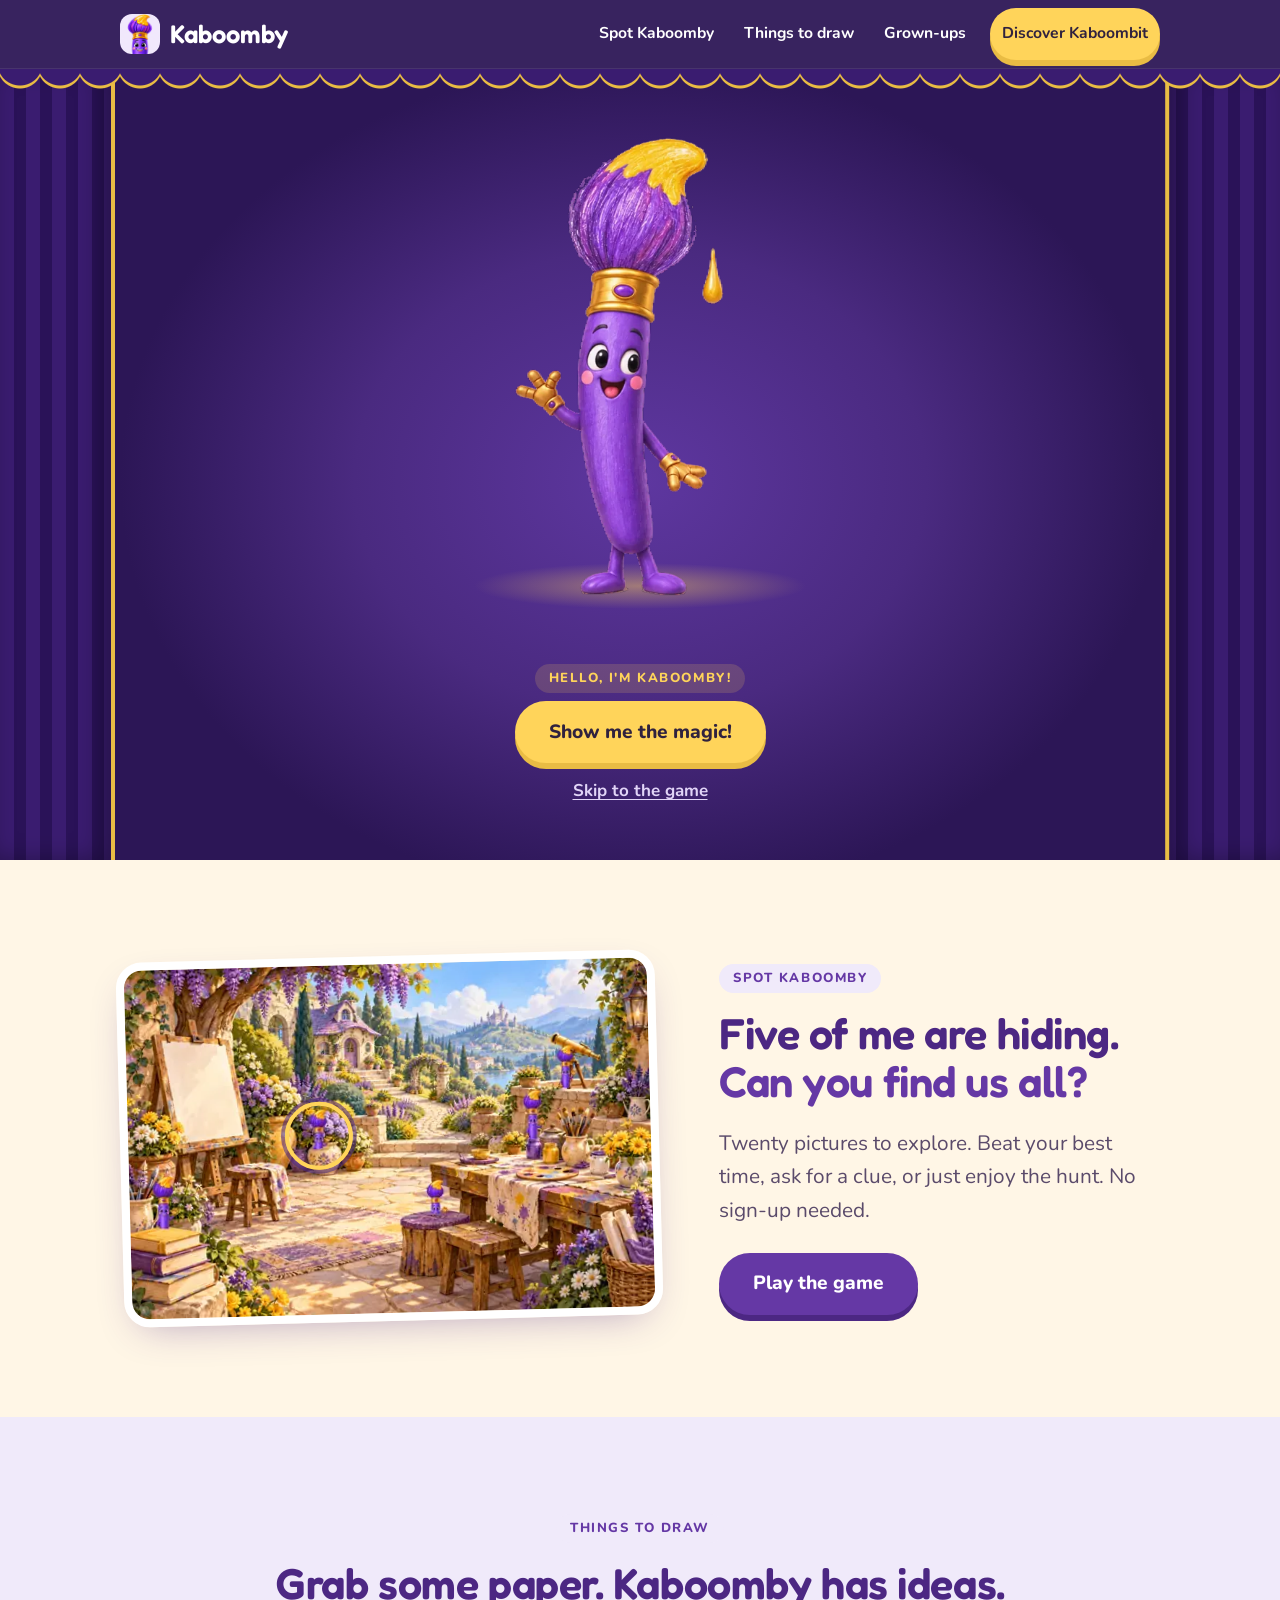
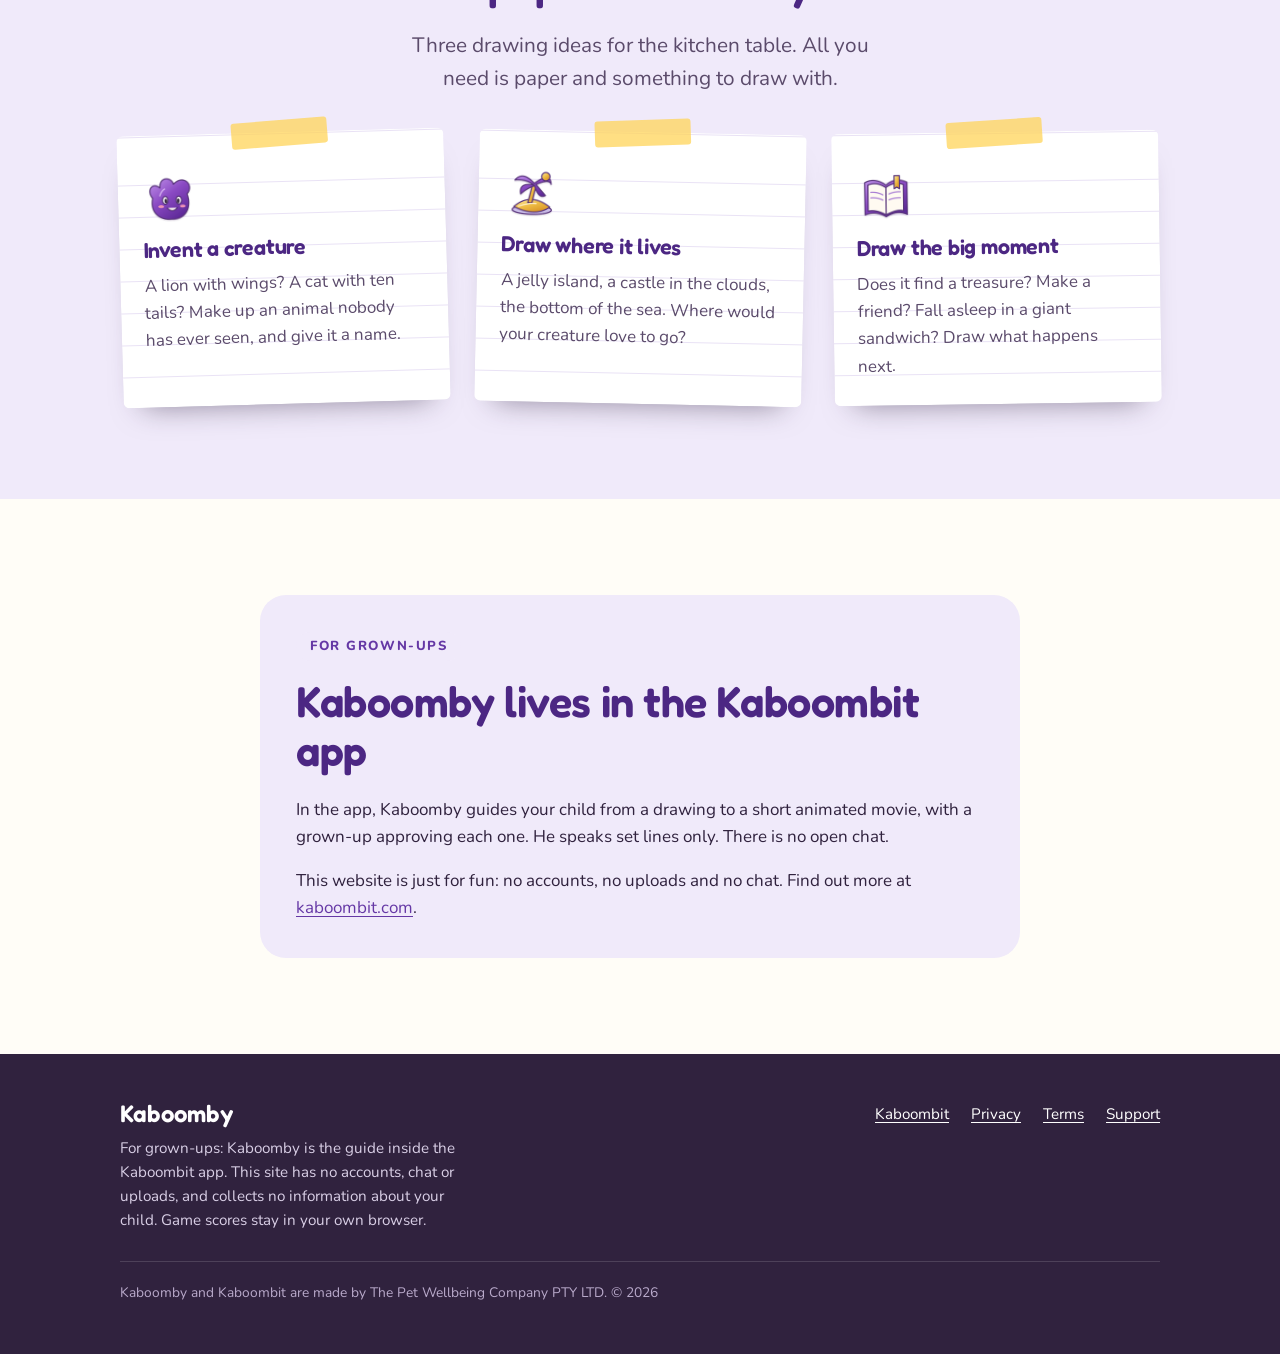
==== index.html @ 6c938459 "Launch kaboomby.com website Built copy of website/kaboomby from quietfield42/kaboombit (branch claud" ====
<!doctype html>
<html lang="en">
<head>
<meta charset="utf-8">
<meta name="viewport" content="width=device-width,initial-scale=1">
<title>Meet Kaboomby · A little brush for big adventures</title>
<meta name="description" content="Kaboomby is Kaboombit's friendly creative guide. Your child supplies the drawings and imagination. Kaboomby helps the adventure along.">
<link rel="canonical" href="https://kaboomby.com/">
<meta name="theme-color" content="#2C1656">
<meta property="og:type" content="website">
<meta property="og:site_name" content="Kaboomby">
<meta property="og:title" content="Meet Kaboomby · A little brush for big adventures">
<meta property="og:description" content="Kaboombit's friendly creative guide. Your child brings the drawings and imagination. Kaboomby helps the adventure along.">
<meta property="og:url" content="https://kaboomby.com/">
<meta property="og:image" content="https://kaboomby.com/assets/og-kaboomby.jpg">
<meta name="twitter:card" content="summary_large_image">
<link rel="icon" href="assets/icon-32.png" sizes="32x32">
<link rel="apple-touch-icon" href="assets/icon-180.png">
<link rel="preload" href="assets/fredoka-600.woff2" as="font" type="font/woff2" crossorigin>
<link rel="stylesheet" href="assets/site.css">
</head>
<body>
<a class="skip" href="#main">Skip to content</a>
<header class="site-header dark">
  <div class="wrap">
    <a class="name" href="./"><img src="assets/icon-180.png" alt="" width="40" height="40">Kaboomby</a>
    <button class="menu-btn" aria-expanded="false" aria-controls="nav"><span class="sr-only">Menu</span><svg viewBox="0 0 24 24" fill="none" stroke="currentColor" stroke-width="2.6" stroke-linecap="round" aria-hidden="true"><path d="M4 7h16M4 12h16M4 17h16"/></svg></button>
    <nav class="nav" id="nav" aria-label="Main">
      <a href="play/">Spot Kaboomby</a>
      <a href="#draw">Things to draw</a>
      <a href="#grownups">Grown-ups</a>
      <a class="btn btn-gold" href="https://kaboombit.com/">Discover Kaboombit</a>
    </nav>
  </div>
</header>

<main id="main">
  <section class="theatre" aria-labelledby="hello">
    <div class="valance" aria-hidden="true"></div>
    <div class="wrap">
      <div class="spot-wrap">
        <svg class="ribbon" viewBox="0 0 400 200" preserveAspectRatio="none" aria-hidden="true"><path d="M10 150 C 80 20, 160 20, 200 100 S 330 190, 390 40"/></svg>
        <div class="burst" aria-hidden="true"><i style="--x:-170px;--y:-150px;--t:.3s"></i><i style="--x:160px;--y:-170px;--t:.6s"></i><i style="--x:-200px;--y:20px;--t:1s"></i><i style="--x:190px;--y:40px;--t:1.3s"></i><i style="--x:-60px;--y:-220px;--t:1.7s"></i><i style="--x:80px;--y:-210px;--t:2.1s"></i><i style="--x:-140px;--y:-60px;--t:2.6s"></i><i style="--x:150px;--y:-80px;--t:3s"></i></div>
        <div class="kb-player" data-webm="assets/abra.webm" data-mp4="assets/abra.mp4" data-still-mp4="assets/abra-poster-purple.jpg">
          <img src="assets/abra-poster.webp" alt="Kaboomby, a purple paintbrush with a gold band and a swoop of yellow paint on his bristles, standing on the stage." width="720" height="720">
        </div>
      </div>
      <p class="caption-line" aria-live="polite"></p>
      <div class="before">
        <p class="eyebrow" id="hello" style="background:rgba(255,212,90,.16);color:var(--gold)">Hello, I'm Kaboomby!</p><br>
        <button class="btn btn-gold btn-big magic-btn" type="button" data-magic>Show me the magic!</button><br>
        <a class="quiet" href="play/">Skip to the game</a>
      </div>
      <div class="settled">
        <h1>A little brush for <span class="gold">big adventures.</span></h1>
        <p class="lead">Kaboomby is the friendly paintbrush inside the Kaboombit app. Your child brings the drawings. Kaboomby helps them come to life.</p>
        <div class="btn-row"><a class="btn btn-gold btn-big" href="play/">Play Spot Kaboomby</a><a class="btn btn-light" href="https://kaboombit.com/">Discover Kaboombit</a></div>
        <button class="replay" type="button" data-magic>Replay the magic</button>
      </div>
      <button class="sr-only" type="button" data-skip>Skip the animation</button>
    </div>
  </section>

  <section class="game-teaser">
    <div class="wrap play-grid">
      <a class="peek" href="play/" aria-label="Play Spot Kaboomby">
        <img src="assets/spot-peek.webp" alt="A bright painter's garden picture with five little Kaboomby characters hiding in it." width="480" height="320" loading="lazy">
        <span class="ring" style="left:30%;top:39%" aria-hidden="true"></span>
      </a>
      <div class="play-copy">
        <span class="eyebrow">Spot Kaboomby</span>
        <h2>Five of me are hiding. <span class="gold">Can you find us all?</span></h2>
        <p class="lead">Twenty pictures to explore. Beat your best time, ask for a clue, or just enjoy the hunt. No sign-up needed.</p>
        <div class="btn-row"><a class="btn btn-primary btn-big" href="play/">Play the game</a></div>
      </div>
    </div>
  </section>

  <section class="paper-band" id="draw">
    <div class="wrap">
      <div class="center">
        <span class="eyebrow">Things to draw</span>
        <h2>Grab some paper. Kaboomby has ideas.</h2>
        <p class="lead">Three drawing ideas for the kitchen table. All you need is paper and something to draw with.</p>
      </div>
      <div class="papers">
        <div class="paper-card"><img src="assets/pc-character.png" width="60" height="60" alt=""><h3>Invent a creature</h3><p>A lion with wings? A cat with ten tails? Make up an animal nobody has ever seen, and give it a name.</p></div>
        <div class="paper-card"><img src="assets/pc-place.png" width="60" height="60" alt=""><h3>Draw where it lives</h3><p>A jelly island, a castle in the clouds, the bottom of the sea. Where would your creature love to go?</p></div>
        <div class="paper-card"><img src="assets/pc-story.png" width="60" height="60" alt=""><h3>Draw the big moment</h3><p>Does it find a treasure? Make a friend? Fall asleep in a giant sandwich? Draw what happens next.</p></div>
      </div>
    </div>
  </section>

  <section class="grownups" id="grownups">
    <div class="wrap">
      <div class="box">
        <span class="eyebrow">For grown-ups</span>
        <h2>Kaboomby lives in the Kaboombit app</h2>
        <p>In the app, Kaboomby guides your child from a drawing to a short animated movie, with a grown-up approving each one. He speaks set lines only. There is no open chat.</p>
        <p style="margin:0">This website is just for fun: no accounts, no uploads and no chat. Find out more at <a href="https://kaboombit.com/">kaboombit.com</a>.</p>
      </div>
    </div>
  </section>
</main>

<footer class="site-footer">
  <div class="wrap">
    <div class="foot-grid">
      <div>
        <p style="font:600 1.5rem/1 var(--display);color:#fff;margin:0 0 10px">Kaboomby</p>
        <p style="max-width:40ch;margin:0">For grown-ups: Kaboomby is the guide inside the Kaboombit app. This site has no accounts, chat or uploads, and collects no information about your child. Game scores stay in your own browser.</p>
      </div>
      <ul class="foot-links" aria-label="Footer">
        <li><a href="https://kaboombit.com/">Kaboombit</a></li>
        <li><a href="https://kaboombit.com/privacy.html">Privacy</a></li>
        <li><a href="https://kaboombit.com/terms.html">Terms</a></li>
        <li><a href="https://kaboombit.com/support.html">Support</a></li>
      </ul>
    </div>
    <p class="fine">Kaboomby and Kaboombit are made by The Pet Wellbeing Company PTY LTD. © <span id="year">2026</span></p>
  </div>
</footer>
<script src="assets/site.js" defer></script>
</body>
</html>
---- assets/site.css ----
/* Kaboombit family websites: shared styles (copied into each site by build.mjs) */
@font-face{font-family:"Fredoka";src:url(fredoka-600.woff2) format("woff2");font-weight:600;font-display:swap}
@font-face{font-family:"Nunito";src:url(nunito-400.woff2) format("woff2");font-weight:400;font-display:swap}
@font-face{font-family:"Nunito";src:url(nunito-700.woff2) format("woff2");font-weight:700;font-display:swap}
@font-face{font-family:"Nunito";src:url(nunito-800.woff2) format("woff2");font-weight:800;font-display:swap}

:root{
  --purple:#6538A5;--purple-deep:#4C2783;--ink:#30223E;--ink-soft:#5B4B6B;
  --paper:#FFFDF7;--cream:#FFF6E6;--lavender:#F0EAFA;--lavender-2:#E4D9F5;
  --gold:#FFD45A;--gold-deep:#E9BC44;--focus:#DF9900;--white:#fff;
  --radius:28px;--radius-sm:16px;--shadow:0 14px 40px -18px rgba(76,39,131,.45);
  --max:1120px;--gutter:clamp(16px,4vw,40px);
  --display:"Fredoka","Nunito",ui-rounded,"Arial Rounded MT Bold",system-ui,sans-serif;
  --body:"Nunito",ui-rounded,system-ui,-apple-system,"Segoe UI",sans-serif;
}
*,*::before,*::after{box-sizing:border-box}
html{scroll-behavior:smooth;-webkit-text-size-adjust:100%}
body{margin:0;background:var(--paper);color:var(--ink);font:400 1.0625rem/1.6 var(--body);overflow-x:hidden}
img,video{max-width:100%;height:auto;display:block}
a{color:var(--purple);text-underline-offset:3px}
a:hover{color:var(--purple-deep)}
:focus-visible{outline:3px solid var(--focus);outline-offset:3px;border-radius:8px}
h1,h2,h3{font-family:var(--display);font-weight:600;line-height:1.12;margin:0 0 .5em;color:var(--purple-deep);letter-spacing:-.01em}
h1{font-size:clamp(2.3rem,6.4vw,4.1rem)}
h2{font-size:clamp(1.8rem,4.4vw,2.7rem)}
h3{font-size:1.35rem}
p{margin:0 0 1em}
.wrap{max-width:var(--max);margin:0 auto;padding:0 var(--gutter)}
.skip{position:absolute;left:-999px;top:8px;background:var(--ink);color:#fff;padding:10px 16px;border-radius:12px;z-index:99}
.skip:focus{left:12px}
.sr-only{position:absolute;width:1px;height:1px;overflow:hidden;clip:rect(0 0 0 0);white-space:nowrap}

/* Preview banner (remove at launch: build.mjs --launch) */
.preview-bar{background:var(--ink);color:#fff;font-size:.88rem;text-align:center;padding:8px 16px}
.preview-bar strong{color:var(--gold)}

/* Header */
.site-header{position:sticky;top:0;z-index:20;background:rgba(255,253,247,.92);backdrop-filter:saturate(1.4) blur(10px);-webkit-backdrop-filter:saturate(1.4) blur(10px);border-bottom:1px solid var(--lavender-2)}
.site-header .wrap{display:flex;align-items:center;justify-content:space-between;gap:16px;min-height:68px}
.brand img{height:42px;width:auto}
.nav{display:flex;align-items:center;gap:6px}
.nav a{font-weight:700;text-decoration:none;color:var(--ink);padding:10px 12px;border-radius:999px;font-size:.98rem}
.nav a:hover{background:var(--lavender)}
.nav .btn{margin-left:6px}
.menu-btn{display:none;background:none;border:2px solid var(--lavender-2);border-radius:14px;width:46px;height:46px;cursor:pointer;color:var(--purple-deep)}
.menu-btn svg{width:22px;height:22px}
@media (max-width:860px){
  .menu-btn{display:grid;place-items:center}
  .nav{position:absolute;left:0;right:0;top:100%;flex-direction:column;align-items:stretch;background:var(--paper);border-bottom:1px solid var(--lavender-2);padding:8px var(--gutter) 18px;display:none}
  .nav.open{display:flex}
  .nav a{padding:14px 12px;font-size:1.05rem}
  .nav .btn{margin:8px 0 0;text-align:center}
}

/* Buttons */
.btn{display:inline-flex;align-items:center;justify-content:center;gap:10px;font:800 1.05rem/1 var(--body);text-decoration:none;border:0;cursor:pointer;padding:16px 26px;border-radius:999px;min-height:52px;transition:transform .15s ease,box-shadow .15s ease}
.btn-primary{background:var(--purple);color:#fff;box-shadow:0 6px 0 var(--purple-deep)}
.btn-primary:hover{color:#fff;transform:translateY(-2px);box-shadow:0 8px 0 var(--purple-deep)}
.btn-gold{background:var(--gold);color:var(--ink);box-shadow:0 6px 0 var(--gold-deep)}
.btn-gold:hover{color:var(--ink);transform:translateY(-2px);box-shadow:0 8px 0 var(--gold-deep)}
.btn-ghost{background:transparent;color:var(--purple-deep);border:2px solid var(--lavender-2)}
.btn-ghost:hover{background:var(--lavender)}
.btn-row{display:flex;flex-wrap:wrap;gap:14px;margin-top:26px}

/* Sections */
section{padding:clamp(56px,9vw,104px) 0}
.eyebrow{display:inline-block;font:800 .82rem/1 var(--body);letter-spacing:.12em;text-transform:uppercase;color:var(--purple);background:var(--lavender);padding:8px 14px;border-radius:999px;margin-bottom:16px}
.lead{font-size:clamp(1.12rem,2.2vw,1.3rem);color:var(--ink-soft);max-width:38ch}
.center{text-align:center}
.center .lead{margin-left:auto;margin-right:auto}
.tint{background:var(--lavender)}
.cream{background:var(--cream)}
.deep{background:var(--purple-deep);color:#fff}
.deep h2,.deep h3{color:#fff}
.deep .lead{color:#E8DDF7}

/* Player */
.player{position:relative;border-radius:16px;overflow:hidden;background:#fff;aspect-ratio:3/4}
.player video{width:100%;height:100%;object-fit:cover}
.player .play{position:absolute;inset:0;margin:auto;width:76px;height:76px;border-radius:50%;border:0;background:rgba(101,56,165,.92);color:#fff;cursor:pointer;display:grid;place-items:center;box-shadow:0 8px 24px rgba(48,34,62,.35);transition:transform .15s}
.player .play:hover{transform:scale(1.06)}
.player .play svg{width:30px;height:30px;margin-left:4px}
.player.playing .play{display:none}
.player .mute{position:absolute;right:10px;bottom:10px;border:0;border-radius:999px;background:rgba(48,34,62,.78);color:#fff;font:700 .85rem/1 var(--body);padding:10px 14px;cursor:pointer;display:none}
.player.started .mute{display:block}

/* FAQ */
.faq{max-width:820px;margin:36px auto 0}
.faq details{background:var(--paper);border-radius:var(--radius-sm);margin-bottom:12px;border:1px solid var(--lavender-2)}
.faq summary{cursor:pointer;list-style:none;padding:20px 56px 20px 22px;font:800 1.08rem/1.35 var(--body);position:relative;color:var(--ink)}
.faq summary::-webkit-details-marker{display:none}
.faq summary::after{content:"+";position:absolute;right:22px;top:50%;transform:translateY(-50%);font:600 1.6rem/1 var(--display);color:var(--purple)}
.faq details[open] summary::after{content:"–"}
.faq .a{padding:0 22px 20px;color:var(--ink-soft)}
.faq .a p:last-child{margin:0}

/* Footer */
.site-footer{background:var(--ink);color:#D9CFE6;padding:48px 0 36px;font-size:.95rem}
.site-footer a{color:#fff}
.foot-grid{display:flex;flex-wrap:wrap;gap:28px 48px;justify-content:space-between;align-items:flex-start}
.foot-grid img{height:40px;width:auto}
.foot-links{display:flex;flex-wrap:wrap;gap:10px 22px;list-style:none;padding:0;margin:0}
.fine{margin-top:28px;border-top:1px solid rgba(255,255,255,.14);padding-top:20px;font-size:.86rem;color:#B9AACB}

/* Policy pages */
.doc{max-width:760px;margin:0 auto;padding:clamp(40px,7vw,80px) var(--gutter)}
.notice{background:var(--lavender);border-left:6px solid var(--purple);padding:18px 20px;border-radius:12px;margin:20px 0}

.doc h2{font-size:1.5rem;margin-top:1.8em}
.doc .updated{color:var(--ink-soft);font-size:.95rem}
.doc ul{padding-left:22px}
.doc li{margin:.35em 0}
.t-scroll{overflow-x:auto;margin:16px 0}
.t-scroll table{border-collapse:collapse;width:100%;min-width:520px;font-size:.97rem}
.t-scroll th,.t-scroll td{text-align:left;vertical-align:top;padding:12px 14px;border-bottom:1px solid var(--lavender-2)}
.t-scroll th{background:var(--lavender);color:var(--purple-deep)}
/* PREVIEW ONLY: facts still to confirm before launch */
mark.confirm{background:#FFE9A8;color:var(--ink);padding:0 4px;border-radius:4px}
@media (max-width:600px){.t-scroll table{min-width:0;font-size:.92rem}.t-scroll th,.t-scroll td{padding:10px 8px}.t-scroll td:first-child{width:58%}}


/* Gentle motion */
@keyframes bob{0%,100%{transform:translateY(0)}50%{transform:translateY(-10px)}}
.bob{animation:bob 4.5s ease-in-out infinite}

/* ===== Magic redesign (DESIGN-2026-10-13-WEBSITE-MAGIC): purple stage, warm cream, brush-tip gold ===== */
:root{--stage:#4A2A80;--stage-deep:#2C1656;--stage-glow:#7A4FC4;--cream-2:#FFEFD2}
section{padding:clamp(52px,8vw,96px) 0}
.lead{max-width:40ch}

/* Dark header that melts into the purple hero */
.site-header.dark{background:rgba(44,22,86,.94);border-bottom:1px solid rgba(255,255,255,.08)}
.site-header.dark .nav a{color:#fff}
.site-header.dark .nav a:hover{background:rgba(255,255,255,.1)}
.site-header.dark .menu-btn{color:#fff;border-color:rgba(255,255,255,.25)}
.site-header.dark .brand-word{font:600 1.7rem/1 var(--display);color:#fff;text-decoration:none;letter-spacing:-.01em}
.site-header.dark .brand-word span{color:var(--gold)}
@media (max-width:860px){.site-header.dark .nav{background:var(--stage-deep);border-bottom-color:rgba(255,255,255,.1)}}
.site-header.dark .brand img{filter:brightness(0) invert(1)}

/* Buttons on dark */
.btn-light{background:transparent;color:#fff;border:2px solid rgba(255,255,255,.45)}
.btn-light:hover{color:#fff;background:rgba(255,255,255,.12)}
.btn-big{font-size:1.2rem;padding:20px 34px;min-height:62px}

/* Twinkling gold specks (decoration only) */
.specks{position:absolute;inset:0;pointer-events:none;overflow:hidden}
.specks i{position:absolute;width:var(--s,10px);height:var(--s,10px);color:var(--gold);opacity:.75;animation:twinkle 3.6s ease-in-out infinite;animation-delay:var(--t,0s)}
.specks i::before{content:"";position:absolute;inset:0;background:currentColor;clip-path:polygon(50% 0,62% 38%,100% 50%,62% 62%,50% 100%,38% 62%,0 50%,38% 38%)}
@keyframes twinkle{0%,100%{transform:scale(.6) rotate(0);opacity:.35}50%{transform:scale(1.15) rotate(45deg);opacity:.95}}

/* ---------- kaboombit.com hero: magic stage ---------- */
.magic-hero{position:relative;overflow:hidden;color:#fff;padding:clamp(28px,5vw,64px) 0 clamp(40px,6vw,76px);
  background:radial-gradient(900px 520px at 72% 42%,var(--stage-glow) 0,var(--stage) 48%,var(--stage-deep) 100%)}
.magic-hero .wrap{position:relative;display:grid;grid-template-columns:minmax(0,.92fr) minmax(0,1.08fr);gap:clamp(24px,4vw,56px);align-items:center}
.magic-hero h1{color:#fff;font-size:clamp(2.5rem,6.2vw,4.4rem);margin-bottom:.35em}
.magic-hero h1 .gold{color:var(--gold);display:block}
.magic-hero .lead{color:#EADFFA;max-width:30ch}
.magic-hero .eyebrow{background:rgba(255,212,90,.16);color:var(--gold)}
.hero-copy{position:relative}
.hero-kb{float:right;width:clamp(120px,19vw,250px);margin:0 0 6px 10px;shape-outside:margin-box;filter:drop-shadow(0 18px 22px rgba(20,8,40,.45))}
.hero-kb img{width:100%;height:auto}
.hero-copy .btn-row{clear:both}
@media (max-width:900px){.magic-hero .wrap{grid-template-columns:1fr}.hero-kb{width:clamp(118px,36vw,200px)}}

.stage-frame{position:relative;border-radius:30px;padding:10px;background:linear-gradient(145deg,#FFE28A,#E9BC44 40%,#B98A1E);box-shadow:0 30px 60px -24px rgba(10,2,30,.7)}
.stage-frame .screen{position:relative;border-radius:22px;overflow:hidden;background:var(--stage);aspect-ratio:16/9}
.stage-frame video,.stage-frame .poster{position:absolute;inset:0;width:100%;height:100%;object-fit:contain}
.stage-frame .bigplay{position:absolute;inset:0;margin:auto;width:92px;height:92px;border-radius:50%;border:0;background:var(--gold);color:var(--ink);cursor:pointer;display:grid;place-items:center;box-shadow:0 0 0 10px rgba(255,212,90,.25),0 12px 30px rgba(10,2,30,.5);transition:transform .15s}
.stage-frame .bigplay:hover{transform:scale(1.07)}
.stage-frame .bigplay svg{width:36px;height:36px;margin-left:5px}
.stage-frame.playing .bigplay{display:none}
.stage-frame .ctrl{position:absolute;right:12px;bottom:12px;display:none;gap:8px}
.stage-frame.started .ctrl{display:flex}
.ctrl button{border:0;border-radius:999px;background:rgba(30,14,58,.8);color:#fff;font:700 .85rem/1 var(--body);padding:10px 14px;cursor:pointer;min-height:40px}
.stage-note{margin:12px 4px 0;font-size:.88rem;color:#D9CCF0}
.stage-note b{color:var(--gold)}
.stage-msg{position:absolute;left:12px;right:12px;bottom:12px;margin:0;text-align:center;font-size:.9rem;background:rgba(30,14,58,.85);padding:8px 12px;border-radius:12px;display:none}
.stage-frame.failed .stage-msg{display:block}

/* ---------- proof: one real drawing beside its real movie ---------- */
.proof{background:var(--cream)}
.proof-grid{display:grid;grid-template-columns:minmax(0,1fr) minmax(0,1.15fr);gap:clamp(24px,5vw,64px);align-items:center}
.pair{display:grid;grid-template-columns:1fr auto 1fr;gap:12px;align-items:center}
.sheet{background:#fff;border-radius:22px;padding:10px;box-shadow:var(--shadow)}
.sheet.tilt-l{transform:rotate(-2.2deg)}.sheet.tilt-r{transform:rotate(1.8deg)}
.sheet img,.sheet .player{border-radius:14px;aspect-ratio:3/4;width:100%;object-fit:cover}
.sheet .cap{display:block;text-align:center;font:800 .78rem/1 var(--body);letter-spacing:.07em;text-transform:uppercase;color:var(--ink-soft);margin:10px 0 2px}
.zap{color:var(--gold-deep);width:52px}
.zap svg{width:100%;height:auto}
.placeholder-flag{display:inline-block;margin-top:16px;background:#FFE9A8;color:var(--ink);font-size:.86rem;padding:6px 12px;border-radius:10px}
@media (max-width:860px){.proof-grid{grid-template-columns:1fr}.zap{width:34px}}

/* ---------- three steps as a path ---------- */
.steps-band{background:var(--lavender)}
.path{display:grid;grid-template-columns:repeat(3,minmax(0,1fr));gap:clamp(16px,3vw,32px);margin-top:40px;position:relative;counter-reset:s}
.path::before{content:"";position:absolute;left:12%;right:12%;top:62px;border-top:5px dashed var(--lavender-2);z-index:0}
.stop{position:relative;z-index:1;text-align:center}
.stop .disc{width:124px;height:124px;margin:0 auto 16px;border-radius:50%;background:#fff;display:grid;place-items:center;box-shadow:var(--shadow);position:relative}
.stop .disc img{width:84px;height:84px}
.stop .disc b{position:absolute;top:-6px;left:-6px;width:40px;height:40px;border-radius:50%;background:var(--purple);color:#fff;display:grid;place-items:center;font:600 1.2rem/1 var(--display);box-shadow:0 4px 0 var(--purple-deep)}
.stop h3{margin-bottom:.3em}
.stop p{color:var(--ink-soft);margin:0 auto;max-width:28ch}
@media (max-width:760px){.path{grid-template-columns:1fr;gap:26px}.path::before{left:62px;right:auto;top:20px;bottom:20px;border-top:0;border-left:5px dashed var(--lavender-2)}.stop{display:grid;grid-template-columns:124px 1fr;gap:16px;text-align:left;align-items:center}.stop .disc{margin:0}.stop p{margin:0}}

/* ---------- three looks on the purple stage ---------- */
.looks-band{background:radial-gradient(800px 400px at 50% 0,var(--stage-glow),var(--stage) 60%,var(--stage-deep));color:#fff;position:relative;overflow:hidden}
.looks-band h2{color:#fff}.looks-band .lead{color:#EADFFA}
.looks-band .eyebrow{background:rgba(255,212,90,.16);color:var(--gold)}
.look-row{display:grid;grid-template-columns:repeat(3,minmax(0,1fr));gap:clamp(14px,2.6vw,28px);margin-top:38px}
.look-card{background:rgba(255,255,255,.08);border:1px solid rgba(255,255,255,.14);border-radius:26px;padding:12px 12px 18px}
.look-card .player{border-radius:16px}
.look-card h3{color:#fff;display:flex;align-items:center;gap:10px;margin:14px 6px 4px;font-size:1.3rem}
.look-card h3 img{width:40px;height:40px}
.look-card p{color:#DCCFF2;margin:0 6px;font-size:.98rem}
@media (max-width:760px){.look-row{grid-template-columns:1fr;max-width:400px;margin-left:auto;margin-right:auto}}

/* ---------- playful invitation (Spot Kaboomby) ---------- */
.play-band{background:linear-gradient(180deg,var(--cream) 0,var(--cream-2) 100%)}
.play-grid{display:grid;grid-template-columns:minmax(0,1.1fr) minmax(0,.9fr);gap:clamp(24px,5vw,60px);align-items:center}
.peek{position:relative;border-radius:26px;overflow:hidden;box-shadow:var(--shadow);border:8px solid #fff;transform:rotate(-1.5deg)}
.peek img{width:100%;height:auto;aspect-ratio:3/2;object-fit:cover}
.peek .ring{position:absolute;width:13%;aspect-ratio:1;border-radius:50%;border:4px solid var(--gold);box-shadow:0 0 0 4px rgba(76,39,131,.55);animation:ping 2.4s ease-out infinite}
@keyframes ping{0%{transform:scale(.6);opacity:0}30%{opacity:1}100%{transform:scale(1.35);opacity:0}}
.play-copy h2 .gold{color:var(--purple)}
@media (max-width:860px){.play-grid{grid-template-columns:1fr}}

/* ---------- grown-ups + FAQ ---------- */
.parents-band{background:var(--paper)}
.parents-grid{display:grid;grid-template-columns:minmax(0,.9fr) minmax(0,1.1fr);gap:clamp(24px,5vw,60px);align-items:start}
.parents-grid .faq{margin-top:0}
.trust{list-style:none;padding:0;margin:22px 0 0;display:grid;gap:14px}
.trust li{display:grid;grid-template-columns:48px 1fr;gap:14px;align-items:center;background:var(--lavender);border-radius:18px;padding:12px 14px}
.trust img{width:48px;height:48px}
@media (max-width:860px){.parents-grid{grid-template-columns:1fr}}

/* ---------- final call ---------- */
.finale{background:radial-gradient(700px 360px at 50% 100%,var(--stage-glow),var(--stage) 55%,var(--stage-deep));color:#fff;text-align:center;position:relative;overflow:hidden;padding-bottom:0}
.finale h2{color:#fff}.finale .lead{color:#EADFFA;margin:0 auto}
.finale .btn-row{justify-content:center}
.finale .kb-foot{width:clamp(170px,26vw,280px);margin:28px auto 0;filter:drop-shadow(0 -6px 30px rgba(255,212,90,.25))}
.finale .kb-foot img{width:100%;height:auto}

/* ---------- kaboomby.com: theatre stage ---------- */
.theatre{position:relative;overflow:hidden;color:#fff;text-align:center;padding:clamp(18px,3vw,36px) 0 clamp(30px,5vw,56px);
  background:radial-gradient(520px 420px at 50% 52%,#5E37A0 0,var(--stage) 55%,var(--stage-deep) 100%)}
.theatre::before,.theatre::after{content:"";position:absolute;top:0;bottom:0;width:clamp(26px,9vw,130px);z-index:1;pointer-events:none;
  background:repeating-linear-gradient(90deg,#3A1C70 0 14px,#2A1258 14px 26px);box-shadow:inset -10px 0 24px rgba(0,0,0,.35)}
.theatre::before{left:0;border-right:4px solid var(--gold-deep)}
.theatre::after{right:0;transform:scaleX(-1);border-right:4px solid var(--gold-deep)}
.theatre .valance{position:absolute;left:0;right:0;top:0;height:22px;z-index:2;background:radial-gradient(circle at 20px -6px,#3A1C70 22px,transparent 23px) 0 0/40px 22px repeat-x;filter:drop-shadow(0 3px 0 var(--gold-deep))}
.theatre .wrap{position:relative;z-index:3}
.spot-wrap{position:relative;width:min(100%,520px);margin:0 auto}
.spot-wrap::after{content:"";position:absolute;left:18%;right:18%;bottom:3%;height:9%;border-radius:50%;background:radial-gradient(closest-side,rgba(255,212,90,.45),transparent);z-index:-1}
.kb-player{position:relative;width:100%;aspect-ratio:1;margin:0 auto}
.kb-player video,.kb-player img{position:absolute;inset:0;width:100%;height:100%;object-fit:contain}
.kb-player video{opacity:0;transition:opacity .25s}
.kb-player.on video{opacity:1}
.kb-player.on img{opacity:0}
.theatre .magic-btn{margin-top:-8px}
.theatre .settled{display:none}
.theatre.done .settled{display:block;animation:rise .6s ease both}
.theatre.done .before{display:none}
.theatre.playing .before .magic-btn{visibility:hidden}
.theatre h1{color:#fff;font-size:clamp(2.2rem,6vw,3.8rem);margin:.1em 0 .2em}
.theatre h1 .gold{color:var(--gold)}
.theatre .lead{color:#EADFFA;margin:0 auto}
.theatre .btn-row{justify-content:center}
.theatre .quiet{display:inline-block;margin-top:14px;color:#E1D4F7;font-weight:700}
.theatre .quiet:hover{color:#fff}
.theatre .replay{background:none;border:0;color:#E1D4F7;font:700 .95rem/1 var(--body);margin-top:16px;cursor:pointer;text-decoration:underline;text-underline-offset:3px;padding:10px}
@keyframes rise{from{opacity:0;transform:translateY(16px)}to{opacity:1;transform:none}}
.burst{position:absolute;inset:0;pointer-events:none;z-index:2}
.burst i{position:absolute;left:50%;top:55%;width:16px;height:16px;color:var(--gold);opacity:0}
.burst i::before{content:"";position:absolute;inset:0;background:currentColor;clip-path:polygon(50% 0,62% 38%,100% 50%,62% 62%,50% 100%,38% 62%,0 50%,38% 38%)}
.theatre.playing .burst i{animation:fly 1.6s ease-out var(--t,0s) both}
@keyframes fly{0%{opacity:0;transform:translate(-50%,-50%) scale(.2)}25%{opacity:1}100%{opacity:0;transform:translate(calc(-50% + var(--x)),calc(-50% + var(--y))) scale(1.3) rotate(120deg)}}
.ribbon{position:absolute;left:8%;right:8%;top:30%;height:46%;pointer-events:none;z-index:0;opacity:0}
.ribbon path{fill:none;stroke:var(--gold);stroke-width:7;stroke-linecap:round;stroke-dasharray:1400;stroke-dashoffset:1400;filter:drop-shadow(0 0 8px rgba(255,212,90,.7))}
.theatre.playing .ribbon{opacity:1}
.theatre.playing .ribbon path{animation:draw 3.2s ease-in-out .6s forwards}
.theatre.done .ribbon{opacity:0;transition:opacity 1s}
@keyframes draw{to{stroke-dashoffset:0}}
.caption-line{min-height:1.6em;margin:6px 0 0;font:600 1.25rem/1.3 var(--display);color:var(--gold)}

/* Kaboomby site: game teaser, paper prompts, parent note */
.game-teaser{background:var(--cream)}
.paper-band{background:var(--lavender)}
.papers{display:grid;grid-template-columns:repeat(3,minmax(0,1fr));gap:clamp(16px,3vw,30px);margin-top:36px}
.paper-card{position:relative;background:#fff;border-radius:6px;padding:34px 24px 26px;box-shadow:0 18px 30px -20px rgba(48,34,62,.55);background-image:repeating-linear-gradient(180deg,transparent 0 31px,#E9E2F5 31px 32px);background-position:0 18px}
.paper-card:nth-child(1){transform:rotate(-1.6deg)}.paper-card:nth-child(2){transform:rotate(1.2deg)}.paper-card:nth-child(3){transform:rotate(-.8deg)}
.paper-card::before{content:"";position:absolute;top:-12px;left:50%;width:96px;height:26px;margin-left:-48px;background:rgba(255,212,90,.75);transform:rotate(-3deg);border-radius:3px}
.paper-card img{width:60px;height:60px;margin-bottom:8px}
.paper-card p{color:var(--ink-soft);margin:0}
@media (max-width:860px){.papers{grid-template-columns:1fr;max-width:440px;margin-left:auto;margin-right:auto}}
.grownups{background:var(--paper)}
.grownups .box{max-width:760px;margin:0 auto;background:var(--lavender);border-radius:26px;padding:clamp(22px,4vw,36px)}

/* ---------- Spot Kaboomby game (kaboomby.com/play/) ---------- */
.game-page{background:radial-gradient(900px 500px at 50% 0,#5E37A0,var(--stage) 50%,var(--stage-deep));color:#fff;min-height:70vh;padding:clamp(14px,3vw,28px) 0 40px}
.game-page h1{color:#fff;font-size:clamp(1.8rem,4.6vw,2.8rem);margin:0}
.game-page h1 .gold{color:var(--gold)}
.game-head{display:grid;grid-template-columns:auto 1fr;gap:14px;align-items:center;margin-bottom:12px}
.reactor{position:relative;width:clamp(92px,16vw,140px);aspect-ratio:1}
.reactor img,.reactor video{position:absolute;inset:0;width:100%;height:100%;object-fit:contain}
.reactor video{opacity:0}.reactor.on video{opacity:1}.reactor.on img{opacity:0}
.say{margin:4px 0 0;min-height:1.4em;font:600 1.15rem/1.3 var(--display);color:var(--gold)}
.hud{display:flex;flex-wrap:wrap;gap:8px 14px;align-items:center;margin:8px 0 10px}
.hud .stat{font:800 1.05rem/1 var(--body);background:rgba(255,255,255,.1);padding:10px 14px;border-radius:999px}
.hud .stat b{color:var(--gold)}
.tools{display:flex;flex-wrap:wrap;gap:8px;margin:0 0 12px}
.tools button,.tools .btn{min-height:46px}
.gbtn{font:800 1rem/1 var(--body);border:2px solid rgba(255,255,255,.35);background:rgba(255,255,255,.08);color:#fff;border-radius:999px;padding:12px 18px;cursor:pointer}
.gbtn:hover{background:rgba(255,255,255,.16)}
.gbtn[aria-pressed="true"]{background:var(--gold);color:var(--ink);border-color:var(--gold)}
.gbtn.go{background:var(--gold);color:var(--ink);border-color:var(--gold);box-shadow:0 5px 0 var(--gold-deep)}
.gbtn[hidden]{display:none}
.viewport{position:relative;border-radius:22px;overflow:auto;background:#1d0d3d;border:6px solid #fff;box-shadow:0 24px 50px -24px rgba(0,0,0,.7);touch-action:pan-x pan-y;overscroll-behavior:contain;max-height:calc(100svh - 120px)}
.board{position:relative;width:100%;aspect-ratio:3/2;user-select:none;-webkit-user-select:none;cursor:crosshair}
.board.zoomed{width:200%}
.board img{position:absolute;inset:0;width:100%;height:100%;display:block;pointer-events:none}
.mark{position:absolute;transform:translate(-50%,-50%);border-radius:50%;border:4px solid var(--gold);box-shadow:0 0 0 4px rgba(76,39,131,.65),0 0 18px rgba(255,212,90,.8);pointer-events:none;animation:found .5s cubic-bezier(.34,1.56,.64,1) both}
.mark.hint{border-style:dashed;border-color:#fff;box-shadow:0 0 0 4px rgba(76,39,131,.65);animation:hintp 1.2s ease-in-out infinite}
@keyframes found{from{transform:translate(-50%,-50%) scale(.3);opacity:0}to{transform:translate(-50%,-50%) scale(1);opacity:1}}
@keyframes hintp{50%{transform:translate(-50%,-50%) scale(1.15)}}
.cover{position:absolute;inset:0;display:grid;place-items:center;background:rgba(29,13,61,.82);backdrop-filter:blur(10px);-webkit-backdrop-filter:blur(10px);text-align:center;padding:16px;z-index:3}
.cover[hidden]{display:none}
.cover p{margin:0 0 14px;font-weight:700}
.results{margin-top:16px;background:rgba(255,255,255,.1);border:1px solid rgba(255,255,255,.18);border-radius:22px;padding:18px 20px}
.results[hidden]{display:none}
.results h2{color:var(--gold);margin:0 0 6px}
.results p{margin:0 0 6px}
.clues{margin-top:16px;background:rgba(255,255,255,.06);border-radius:18px}
.clues summary{cursor:pointer;padding:14px 18px;font-weight:800}
.clues .list{display:flex;flex-wrap:wrap;gap:8px;padding:0 14px 16px}
.clues button{font:700 .98rem/1.2 var(--body);background:#fff;color:var(--purple-deep);border:0;border-radius:14px;padding:12px 14px;cursor:pointer;min-height:46px}
.clues button[disabled]{opacity:.45;cursor:default;text-decoration:line-through}
.game-note{font-size:.9rem;color:#D9CCF0;margin-top:18px}
.game-note button{background:none;border:0;color:#fff;font:inherit;text-decoration:underline;cursor:pointer;padding:6px 0}

@media (prefers-reduced-motion:reduce){
  html{scroll-behavior:auto}
  *,*::before,*::after{animation:none!important;transition:none!important}
}
.nav a.btn-primary,.nav a.btn-primary:hover{color:#fff;background:var(--purple)}
.nav a.btn-gold,.nav a.btn-gold:hover,.site-header.dark .nav a.btn-gold{color:var(--ink);background:var(--gold)}
.theatre.no-alpha{background:var(--stage)}
.theatre.no-alpha .spot-wrap::after{display:none}
.site-header.dark .name{font:600 1.6rem/1 var(--display);color:#fff;text-decoration:none;display:flex;align-items:center;gap:10px}
.site-header.dark .name img{width:40px;height:40px;border-radius:12px}
.reactor{background:var(--stage);border-radius:22px;overflow:hidden;box-shadow:inset 0 0 0 3px rgba(255,212,90,.5)}
.stage-frame.failed .ctrl{display:none}
.stage-msg{font-size:.82rem;padding:6px 10px}
@media (max-width:760px){
  .look-row{display:flex;grid-template-columns:none;max-width:none;overflow-x:auto;scroll-snap-type:x mandatory;gap:14px;margin-left:calc(-1*var(--gutter));margin-right:calc(-1*var(--gutter));padding:4px var(--gutter) 12px;scrollbar-width:none}
  .look-row::-webkit-scrollbar{display:none}
  .look-card{flex:0 0 74%;scroll-snap-align:center}
  .look-swipe{display:block}
}
.look-swipe{display:none;text-align:center;color:#CDBDE8;font-size:.9rem;margin-top:6px}
#sound[aria-pressed]{background:rgba(255,255,255,.08);color:#fff;border-color:rgba(255,255,255,.35)}
@media (max-width:600px){
  .game-head{gap:10px;margin-bottom:6px}
  .reactor{width:84px;border-radius:16px}
  .game-page h1{font-size:1.7rem}
  .say{font-size:1rem}
  .hud{gap:6px;margin:4px 0 8px}
  .hud .stat{font-size:.92rem;padding:8px 11px}
  .tools{gap:6px}
  .gbtn{font-size:.92rem;padding:10px 13px}
  .tools button{min-height:44px}
  .viewport{border-width:4px;border-radius:16px}
}
.board{--fit:min(100%,calc((100svh - 150px) * 1.5));width:var(--fit);margin:0 auto}
.board.zoomed{width:calc(var(--fit) * 2)}
.viewport{max-height:calc(100svh - 140px)}
.theatre .wrap{padding-left:calc(clamp(26px,9vw,130px) + 10px);padding-right:calc(clamp(26px,9vw,130px) + 10px)}
.spot-wrap{width:min(100%,520px,max(240px,calc(100svh - 380px)))}
.theatre.done .spot-wrap{width:min(100%,460px,max(220px,calc(100svh - 470px)))}
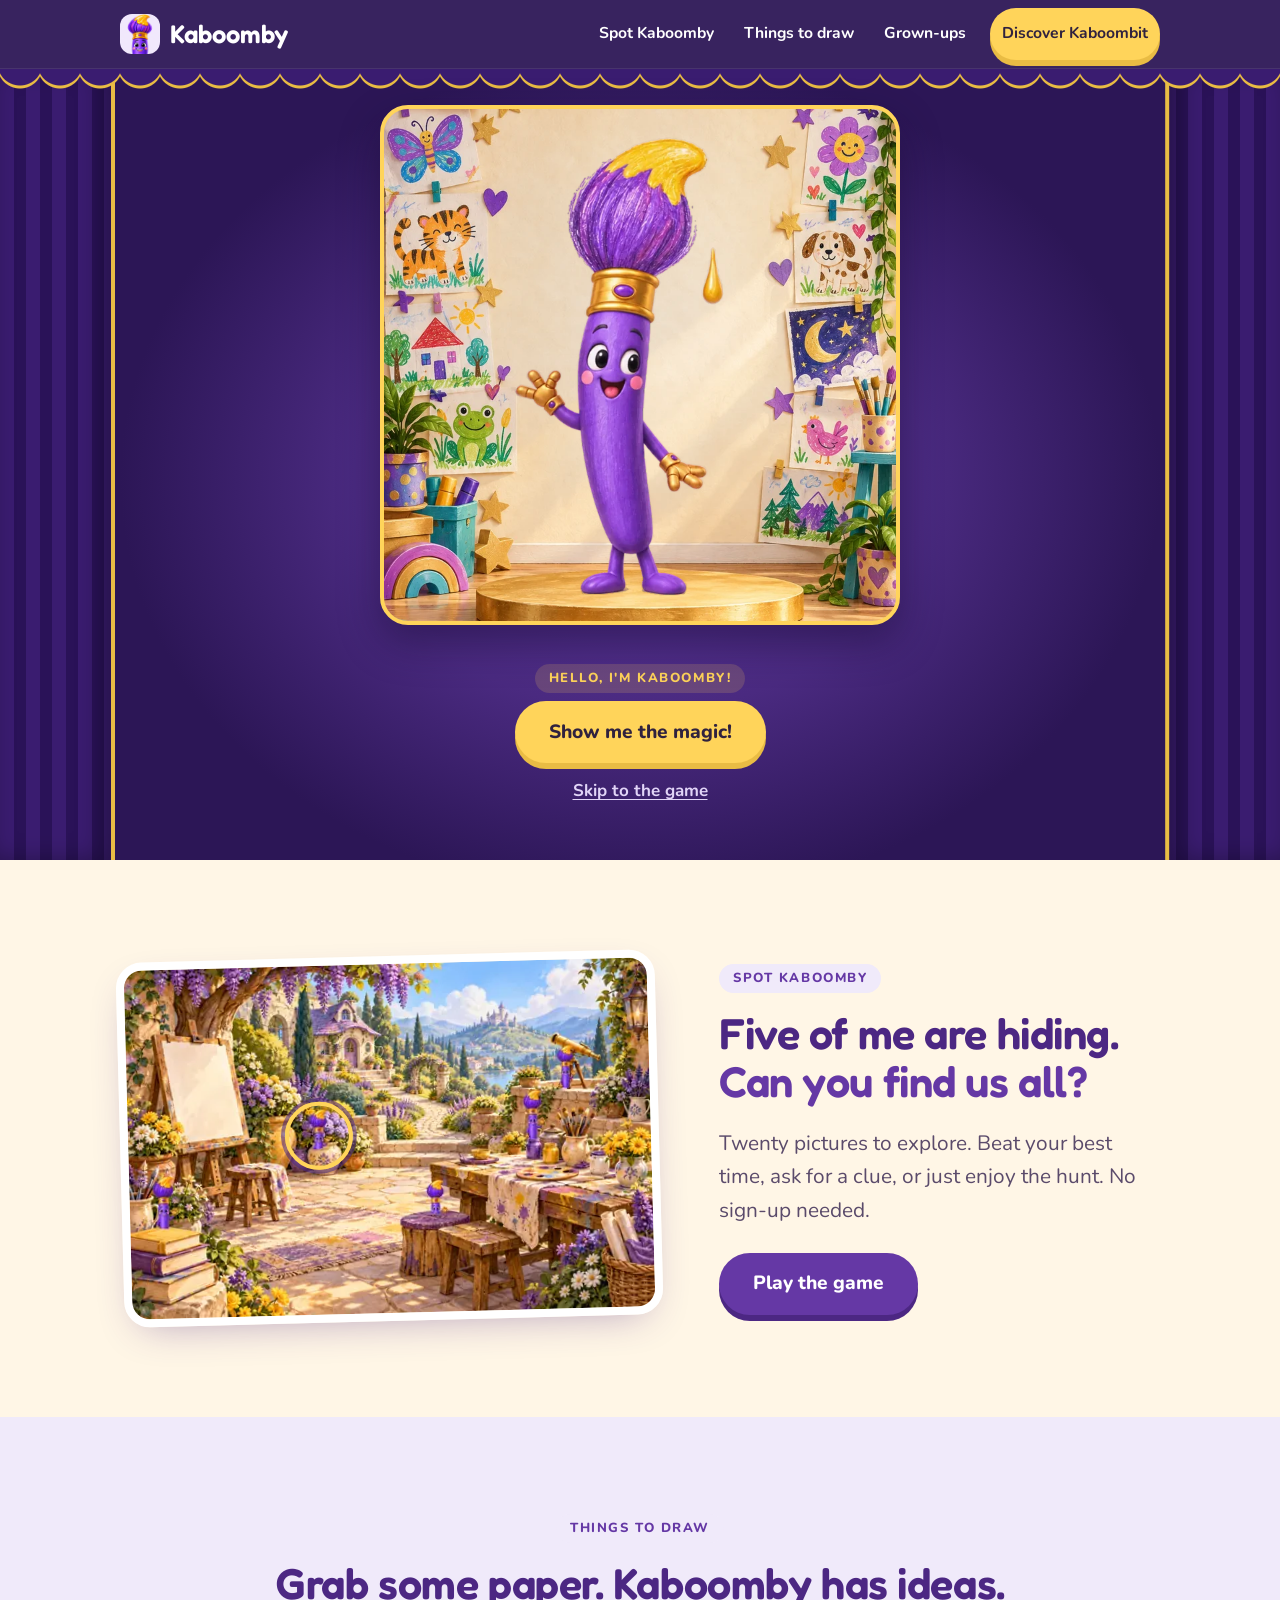
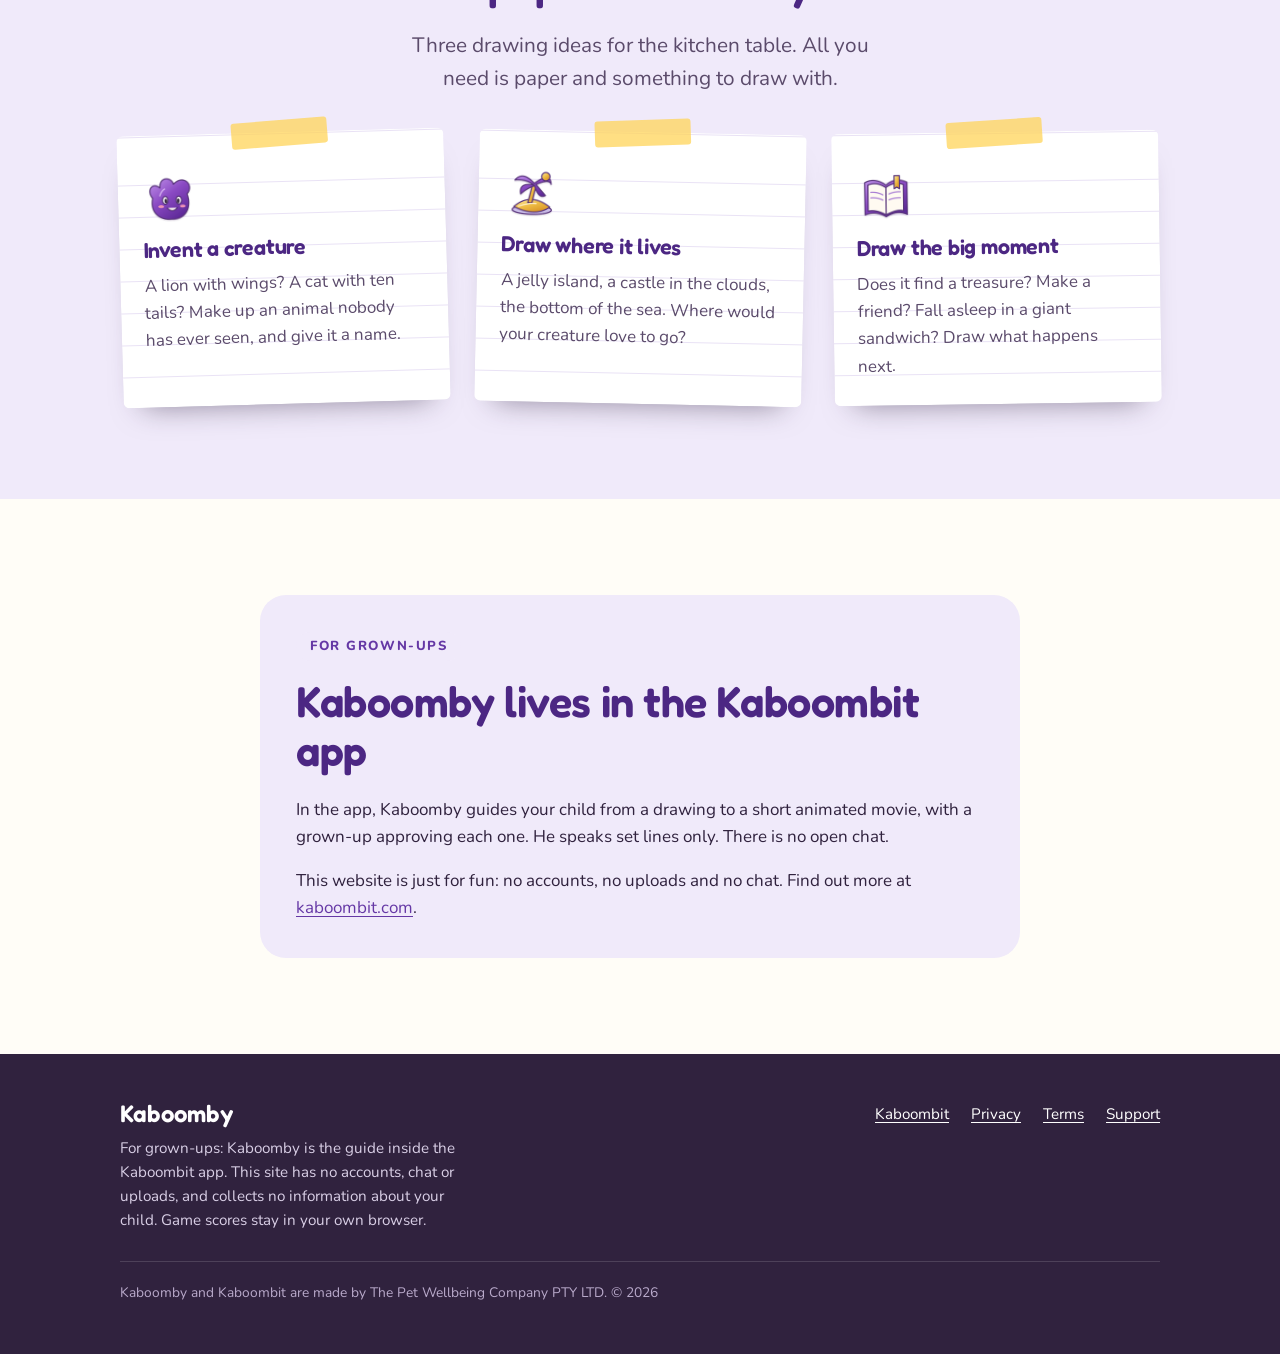
==== commit 7fccf665: "Kaboomby on the Drawing Wall stage art Co-Authored-By: Claude Opus 5.5 (1M context) <noreply@anthrop" ====
--- a/index.html
+++ b/index.html
@@ -41,7 +41,8 @@
       <div class="spot-wrap">
         <svg class="ribbon" viewBox="0 0 400 200" preserveAspectRatio="none" aria-hidden="true"><path d="M10 150 C 80 20, 160 20, 200 100 S 330 190, 390 40"/></svg>
         <div class="burst" aria-hidden="true"><i style="--x:-170px;--y:-150px;--t:.3s"></i><i style="--x:160px;--y:-170px;--t:.6s"></i><i style="--x:-200px;--y:20px;--t:1s"></i><i style="--x:190px;--y:40px;--t:1.3s"></i><i style="--x:-60px;--y:-220px;--t:1.7s"></i><i style="--x:80px;--y:-210px;--t:2.1s"></i><i style="--x:-140px;--y:-60px;--t:2.6s"></i><i style="--x:150px;--y:-80px;--t:3s"></i></div>
-        <div class="kb-player" data-webm="assets/abra.webm" data-mp4="assets/abra.mp4" data-still-mp4="assets/abra-poster-purple.jpg">
+        <div class="backdrop" aria-hidden="true"></div>
+        <div class="kb-player" data-webm="assets/abra.webm" data-mp4="assets/abra.mp4">
           <img src="assets/abra-poster.webp" alt="Kaboomby, a purple paintbrush with a gold band and a swoop of yellow paint on his bristles, standing on the stage." width="720" height="720">
         </div>
       </div>
--- a/assets/site.css
+++ b/assets/site.css
@@ -136,7 +136,8 @@
 .site-header.dark .brand-word{font:600 1.7rem/1 var(--display);color:#fff;text-decoration:none;letter-spacing:-.01em}
 .site-header.dark .brand-word span{color:var(--gold)}
 @media (max-width:860px){.site-header.dark .nav{background:var(--stage-deep);border-bottom-color:rgba(255,255,255,.1)}}
-.site-header.dark .brand img{filter:brightness(0) invert(1)}
+.site-header.dark .brand{background:#FFF8EC;border-radius:14px;padding:3px 10px;box-shadow:0 2px 10px rgba(0,0,0,.25)}
+.foot-logo{background:#FFF8EC;border-radius:14px;padding:6px 12px;display:inline-block}
 
 /* Buttons on dark */
 .btn-light{background:transparent;color:#fff;border:2px solid rgba(255,255,255,.45)}
@@ -377,3 +378,14 @@
 .theatre .wrap{padding-left:calc(clamp(26px,9vw,130px) + 10px);padding-right:calc(clamp(26px,9vw,130px) + 10px)}
 .spot-wrap{width:min(100%,520px,max(240px,calc(100svh - 380px)))}
 .theatre.done .spot-wrap{width:min(100%,460px,max(220px,calc(100svh - 470px)))}
+
+/* kaboomby.com: Kaboomby stands on the gold platform of the app's "Drawing Wall" stage art (Textured Stage v1).
+   The art is 2:3; at 100% width and 50% down, its platform (79.5% of its height) meets his feet (94% of the square). */
+.backdrop{position:absolute;inset:0;border-radius:28px;border:4px solid var(--gold);background:#F6EBD9 url(stage-drawing-wall.webp) center 50%/100% auto no-repeat;box-shadow:0 18px 40px rgba(20,8,44,.45);z-index:0}
+.spot-wrap .kb-player{z-index:1}
+.spot-wrap::after{display:none}
+/* Safari and iPhone can't show see-through video: the clip plays hidden for its sound while the see-through still hops */
+.theatre.no-alpha .kb-player.on video{opacity:0}
+.theatre.no-alpha .kb-player.on img{opacity:1;animation:kb-hop 1.1s ease-in-out infinite}
+@keyframes kb-hop{0%,100%{transform:translateY(0) rotate(0)}30%{transform:translateY(-5%) rotate(-4deg)}60%{transform:translateY(0) rotate(3deg)}}
+@media (prefers-reduced-motion:reduce){.theatre.no-alpha .kb-player.on img{animation:none}}
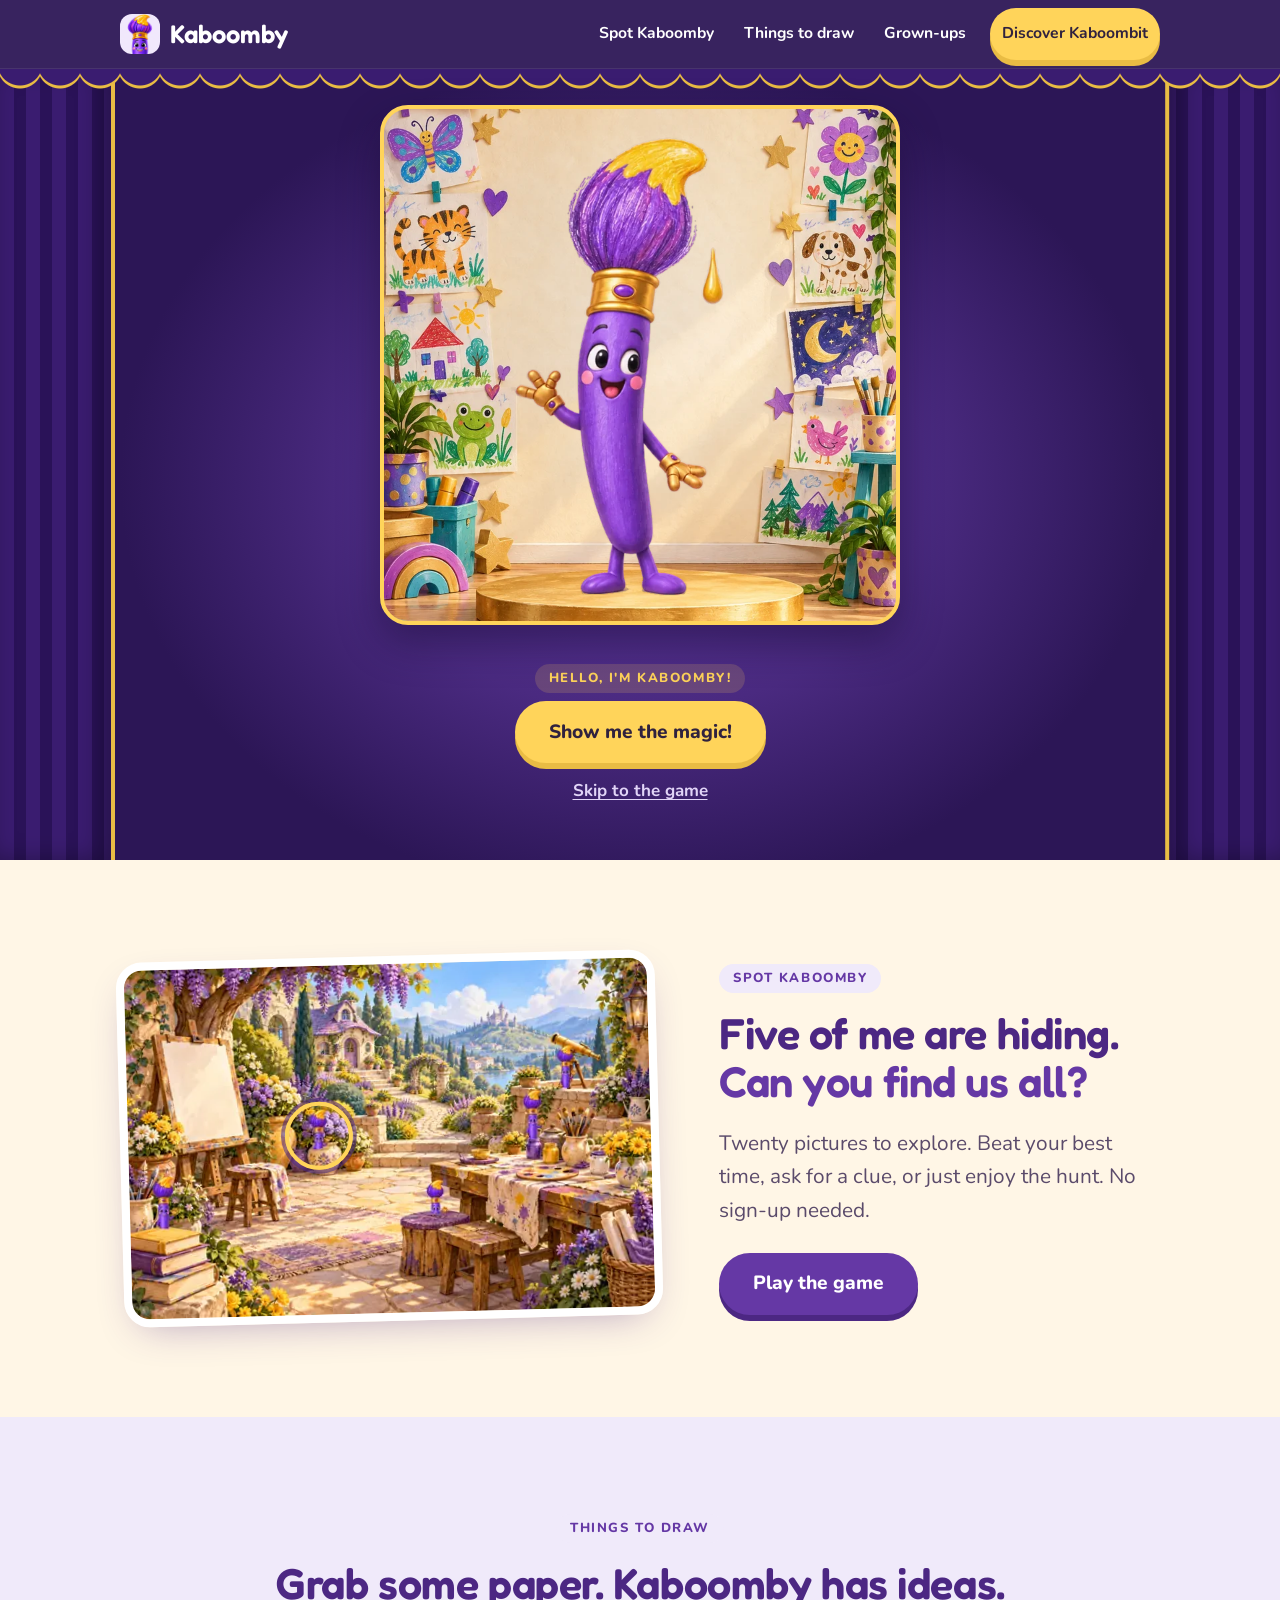
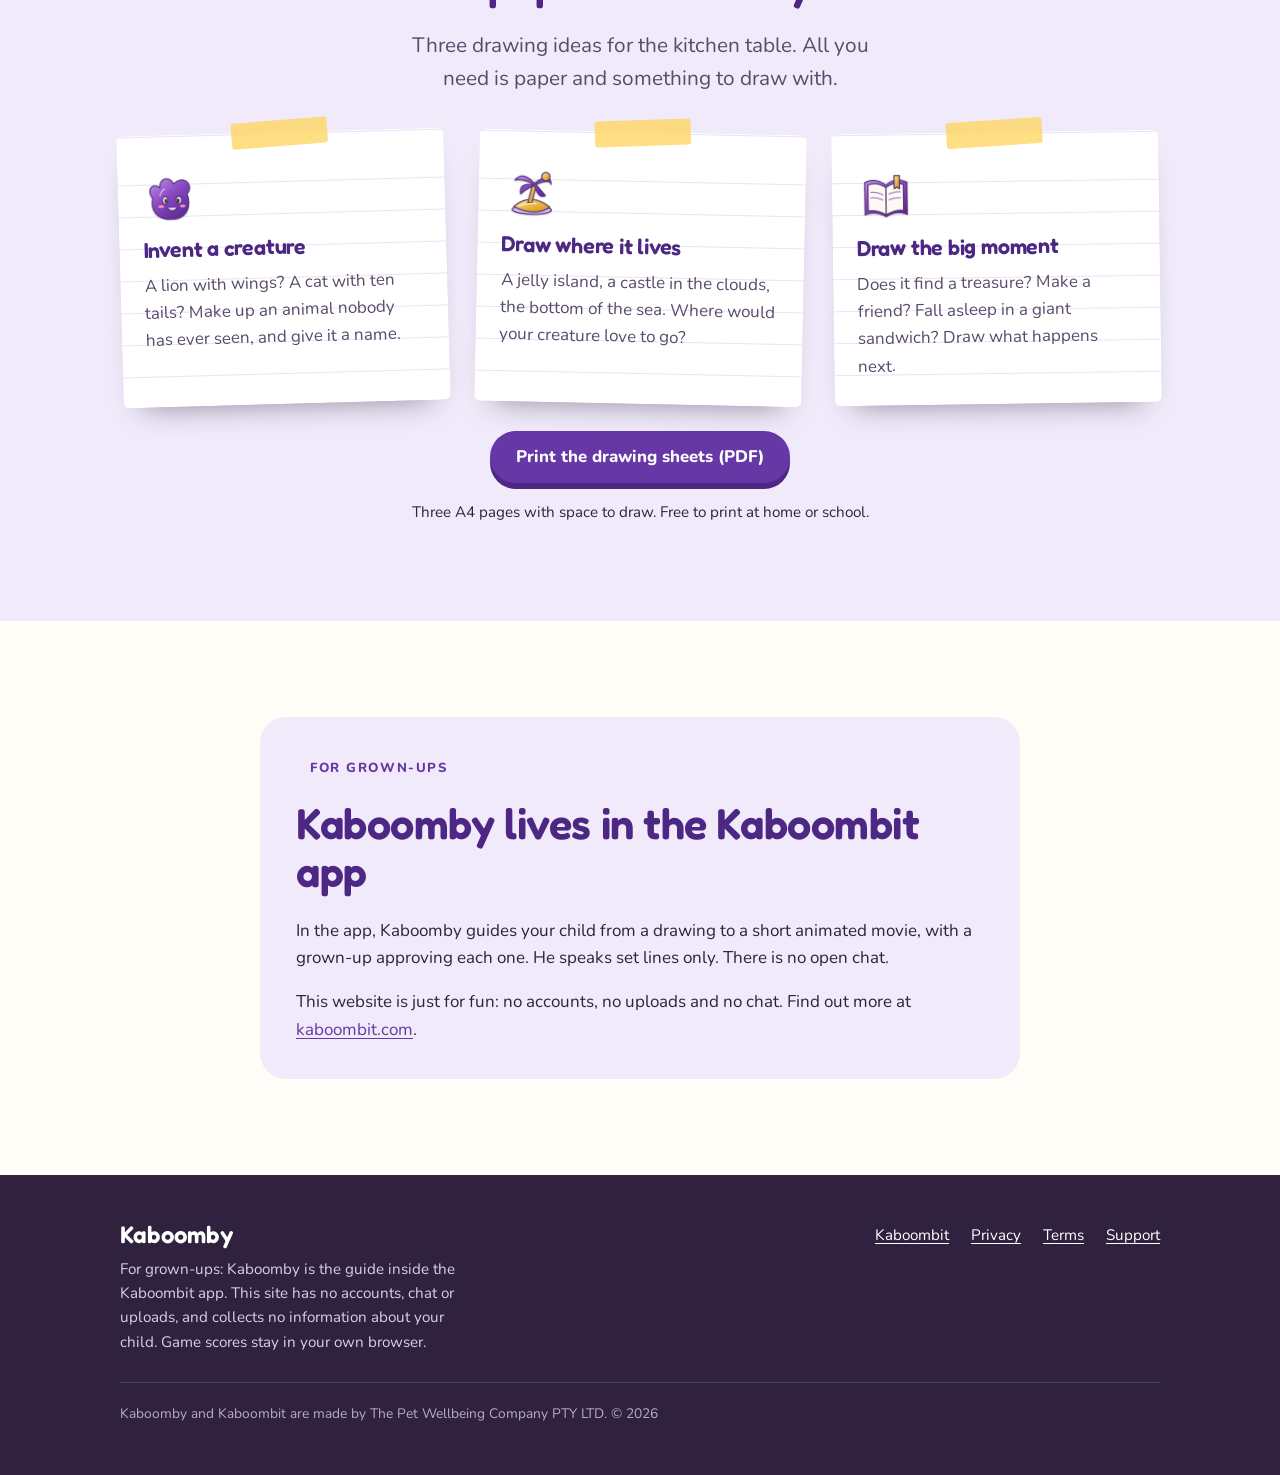
==== commit 7f3d364e: "Sitemap, share images and extras Co-Authored-By: Claude Opus 5.5 (1M context) <noreply@anthropic.com" ====
--- a/index.html
+++ b/index.html
@@ -13,7 +13,14 @@
 <meta property="og:description" content="Kaboombit's friendly creative guide. Your child brings the drawings and imagination. Kaboomby helps the adventure along.">
 <meta property="og:url" content="https://kaboomby.com/">
 <meta property="og:image" content="https://kaboomby.com/assets/og-kaboomby.jpg">
+<meta property="og:image:width" content="1200">
+<meta property="og:image:height" content="630">
+<meta property="og:image:alt" content="Kaboomby the paintbrush waving in front of a wall of children's drawings.">
+<meta property="og:locale" content="en_AU">
 <meta name="twitter:card" content="summary_large_image">
+<meta name="twitter:title" content="Meet Kaboomby · A little brush for big adventures">
+<meta name="twitter:description" content="Kaboombit's friendly creative guide. Your child brings the drawings and imagination. Kaboomby helps the adventure along.">
+<meta name="twitter:image" content="https://kaboomby.com/assets/og-kaboomby.jpg">
 <link rel="icon" href="assets/icon-32.png" sizes="32x32">
 <link rel="apple-touch-icon" href="assets/icon-180.png">
 <link rel="preload" href="assets/fredoka-600.woff2" as="font" type="font/woff2" crossorigin>
@@ -89,6 +96,8 @@
         <div class="paper-card"><img src="assets/pc-place.png" width="60" height="60" alt=""><h3>Draw where it lives</h3><p>A jelly island, a castle in the clouds, the bottom of the sea. Where would your creature love to go?</p></div>
         <div class="paper-card"><img src="assets/pc-story.png" width="60" height="60" alt=""><h3>Draw the big moment</h3><p>Does it find a treasure? Make a friend? Fall asleep in a giant sandwich? Draw what happens next.</p></div>
       </div>
+      <p class="center" style="margin-top:28px"><a class="btn btn-primary" href="assets/kaboomby-drawing-sheets.pdf" download>Print the drawing sheets (PDF)</a></p>
+      <p class="center" style="margin:10px 0 0;font-size:.95rem">Three A4 pages with space to draw. Free to print at home or school.</p>
     </div>
   </section>
 
--- a/assets/site.css
+++ b/assets/site.css
@@ -389,3 +389,5 @@
 .theatre.no-alpha .kb-player.on img{opacity:1;animation:kb-hop 1.1s ease-in-out infinite}
 @keyframes kb-hop{0%,100%{transform:translateY(0) rotate(0)}30%{transform:translateY(-5%) rotate(-4deg)}60%{transform:translateY(0) rotate(3deg)}}
 @media (prefers-reduced-motion:reduce){.theatre.no-alpha .kb-player.on img{animation:none}}
+.launch-link{color:#FFD45A;font-weight:800;text-decoration:underline;text-underline-offset:3px}
+.launch-link:hover{color:#fff}
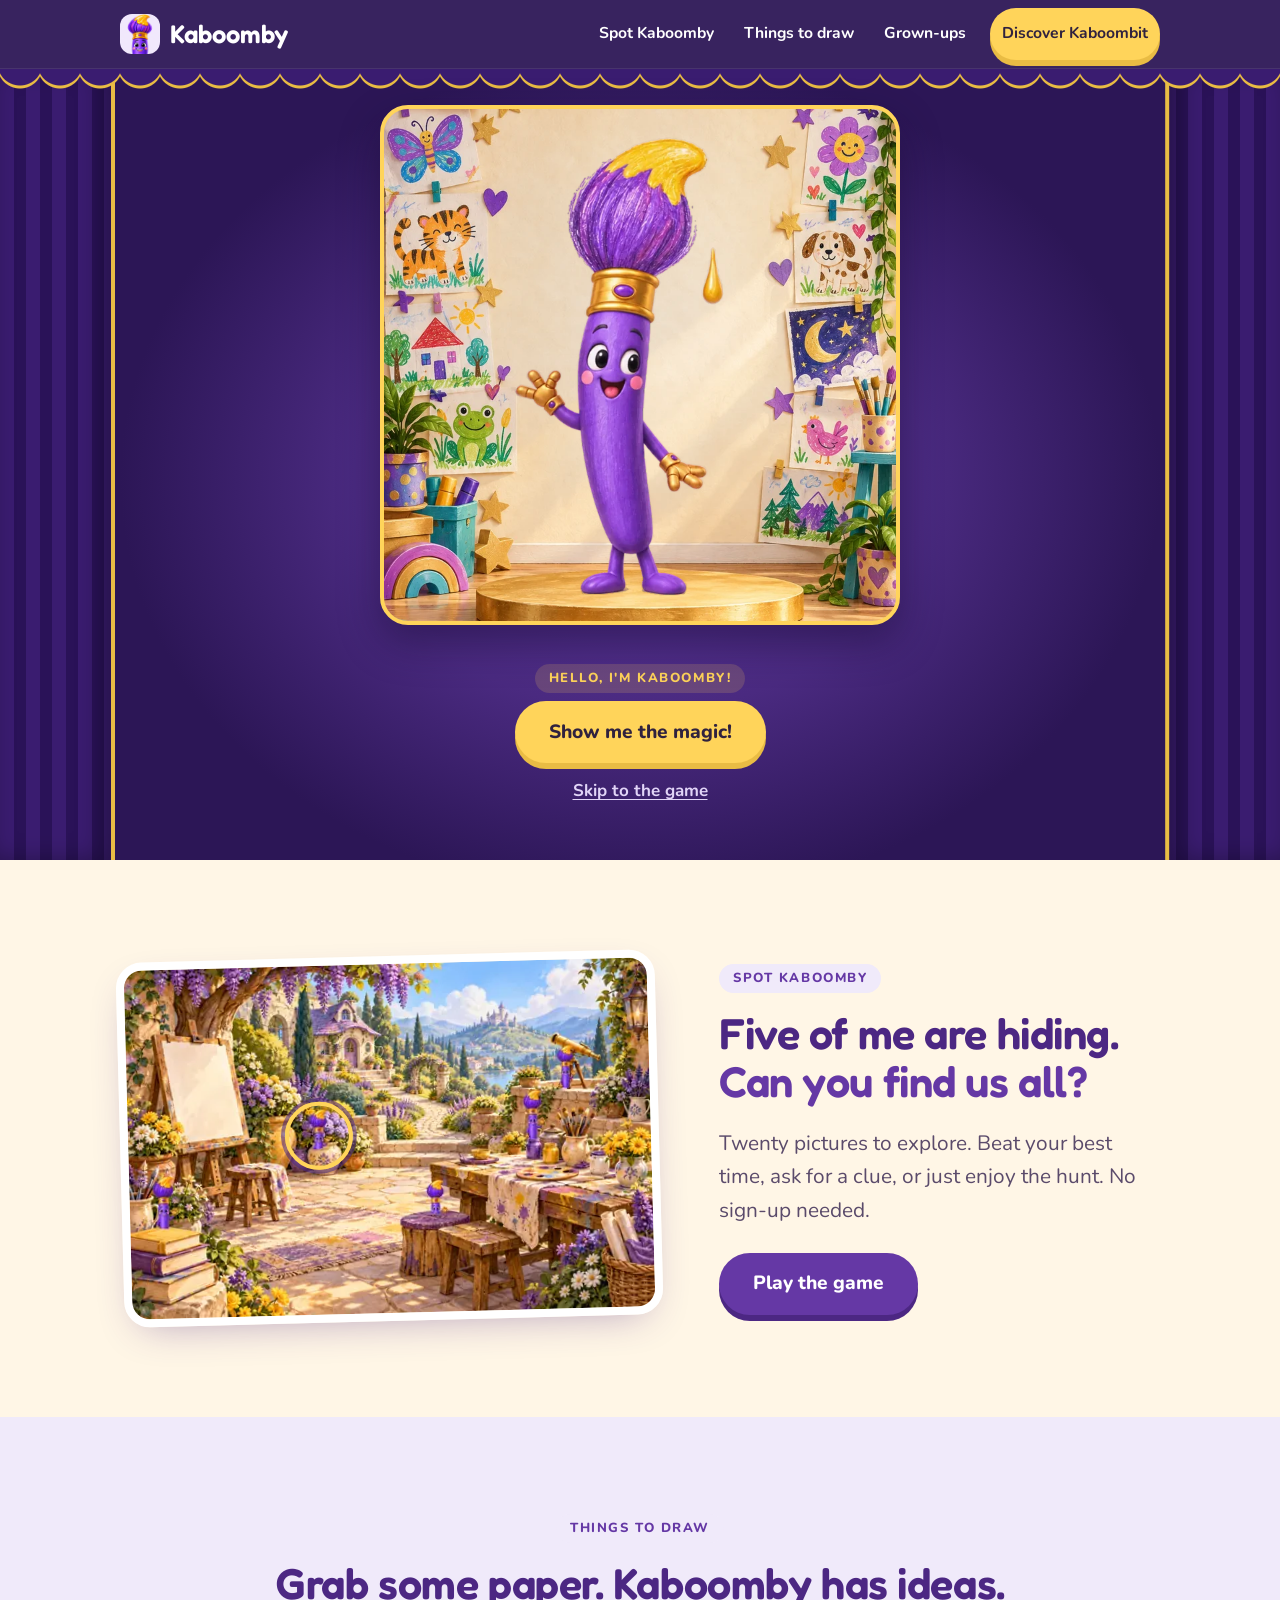
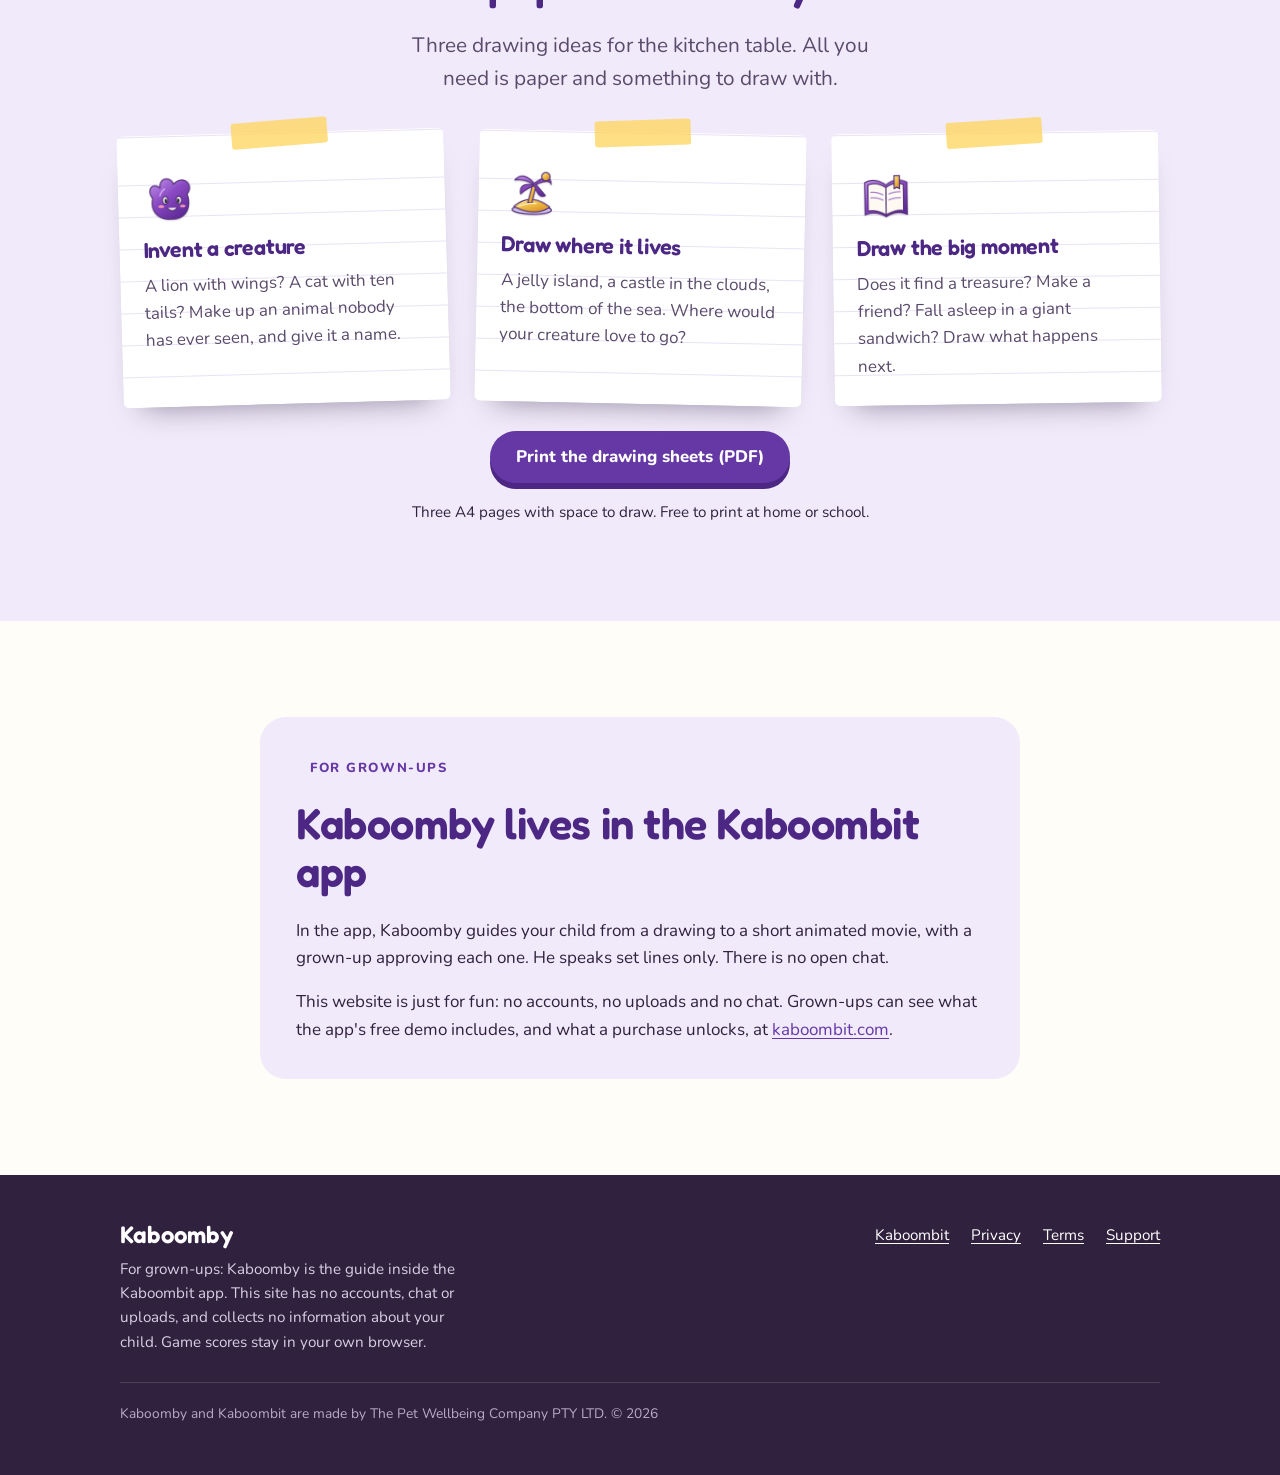
==== commit 191cecb0: "Free demo and unlock panel wording (WEBSITE-2026-10-14-FREE-DEMO-COPY) Co-Authored-By: Claude Opus 5" ====
--- a/index.html
+++ b/index.html
@@ -107,7 +107,7 @@
         <span class="eyebrow">For grown-ups</span>
         <h2>Kaboomby lives in the Kaboombit app</h2>
         <p>In the app, Kaboomby guides your child from a drawing to a short animated movie, with a grown-up approving each one. He speaks set lines only. There is no open chat.</p>
-        <p style="margin:0">This website is just for fun: no accounts, no uploads and no chat. Find out more at <a href="https://kaboombit.com/">kaboombit.com</a>.</p>
+        <p style="margin:0">This website is just for fun: no accounts, no uploads and no chat. Grown-ups can see what the app's free demo includes, and what a purchase unlocks, at <a href="https://kaboombit.com/#free-demo">kaboombit.com</a>.</p>
       </div>
     </div>
   </section>
@@ -131,5 +131,6 @@
   </div>
 </footer>
 <script src="assets/site.js" defer></script>
+<script defer src="https://static.cloudflareinsights.com/beacon.min.js" data-cf-beacon='{"token": "26457fb2d3714386a20bda7439f5dc84"}'></script>
 </body>
 </html>
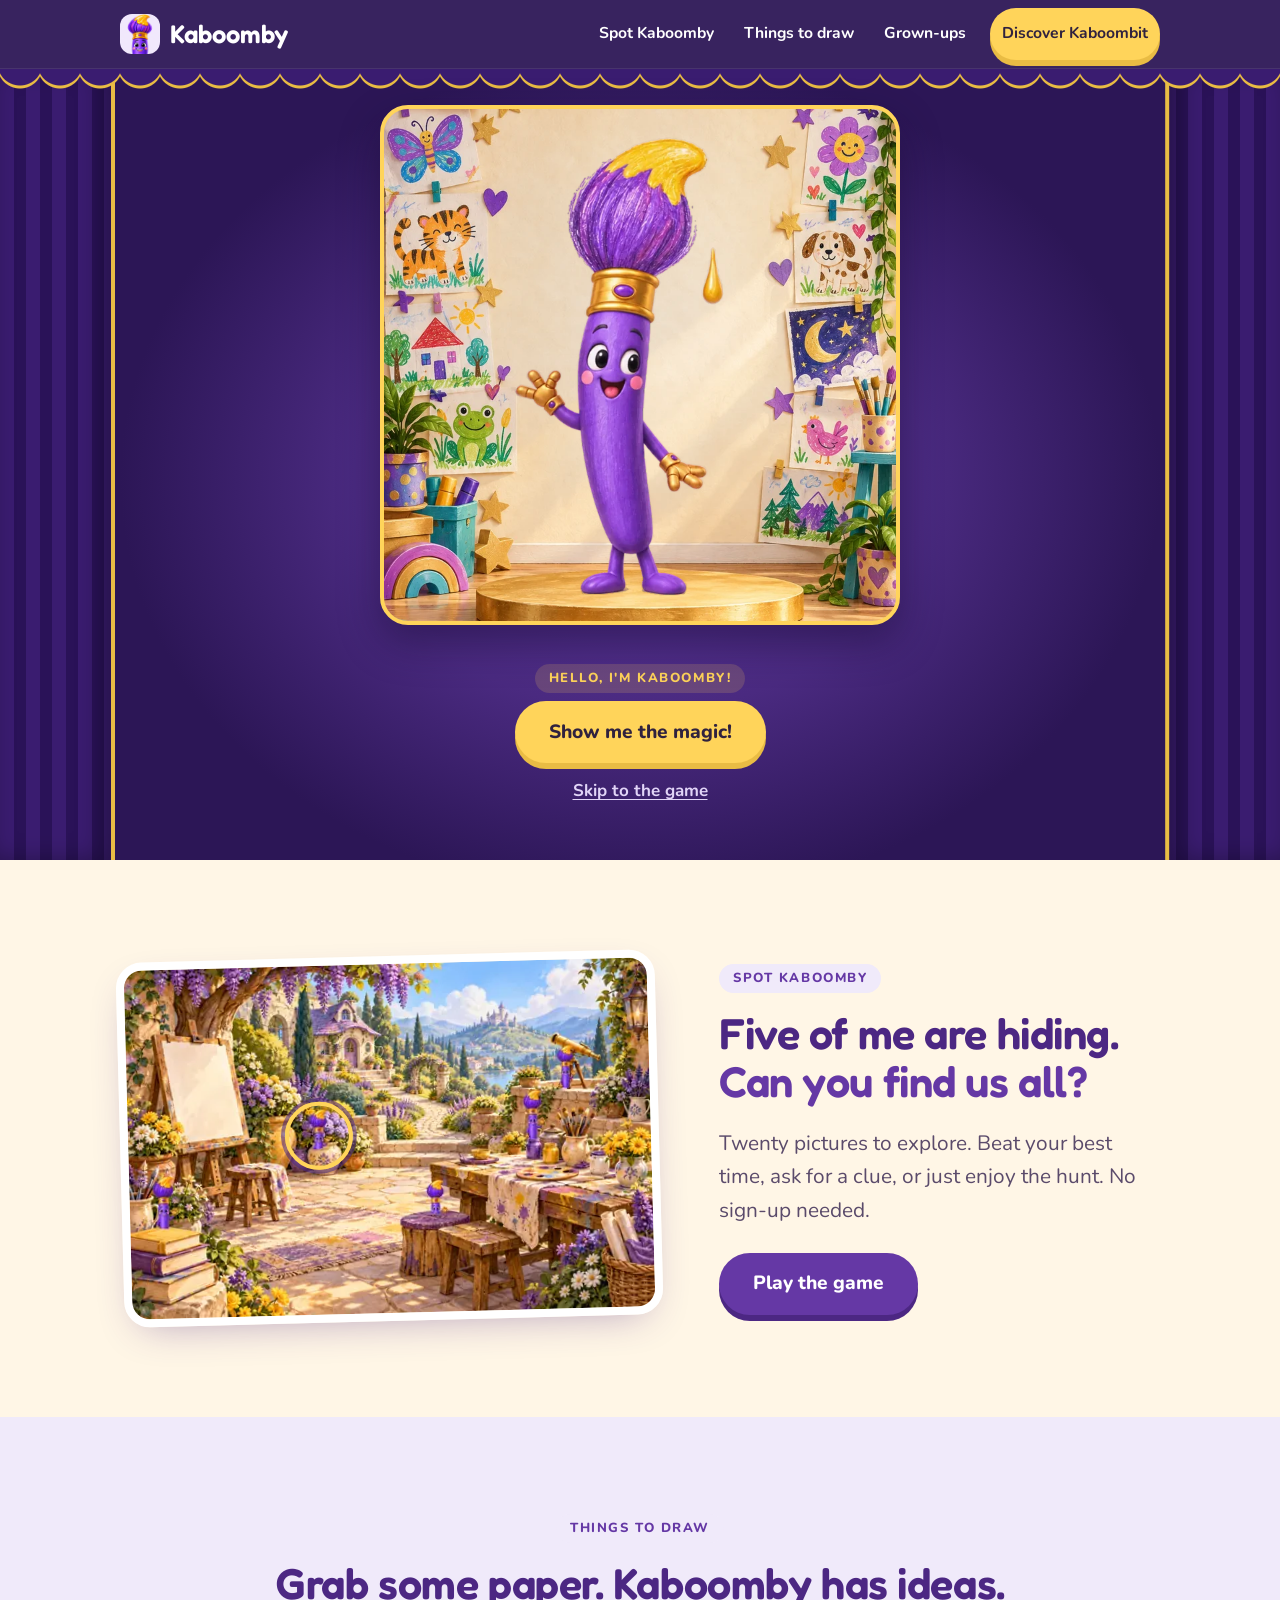
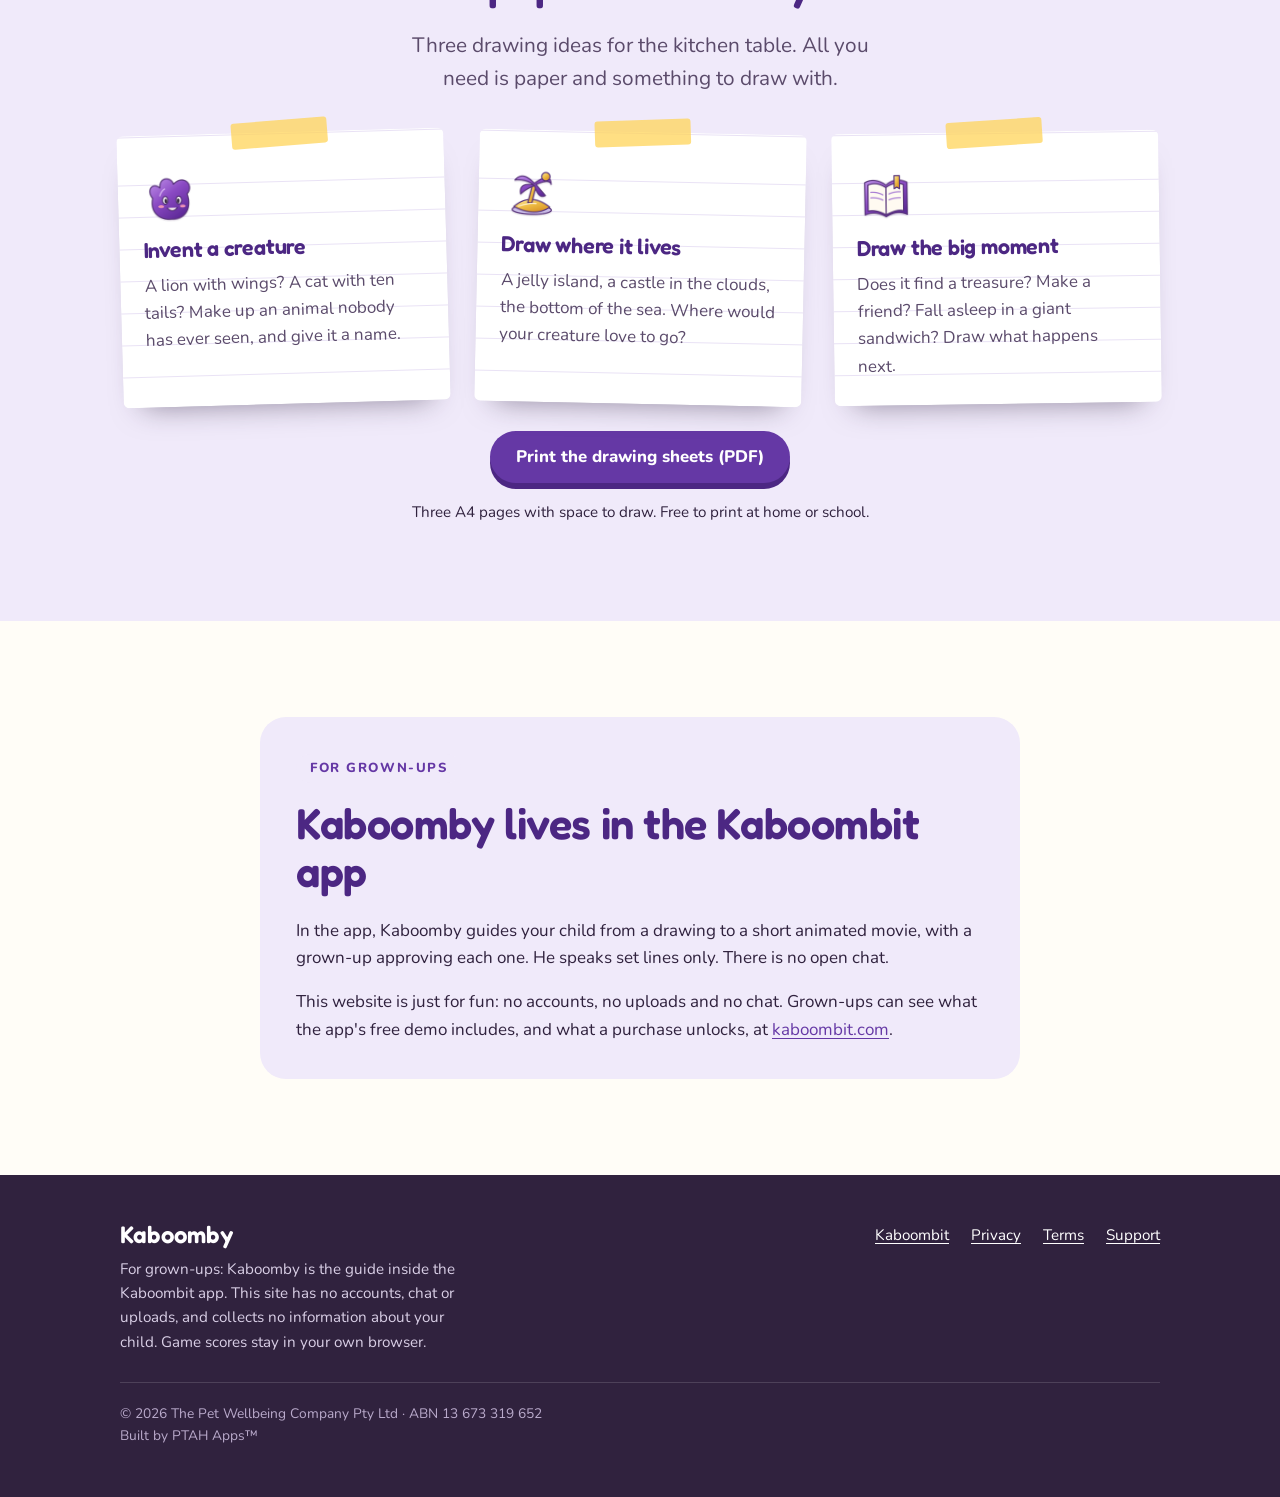
==== commit 545cb98b: "Footer: company identity standard (© 2026 The Pet Wellbeing Company Pty Ltd · ABN, Built by PTAH App" ====
--- a/index.html
+++ b/index.html
@@ -127,7 +127,7 @@
         <li><a href="https://kaboombit.com/support.html">Support</a></li>
       </ul>
     </div>
-    <p class="fine">Kaboomby and Kaboombit are made by The Pet Wellbeing Company PTY LTD. © <span id="year">2026</span></p>
+    <p class="fine">© 2026 The Pet Wellbeing Company Pty Ltd · ABN 13 673 319 652<br>Built by PTAH Apps™</p>
   </div>
 </footer>
 <script src="assets/site.js" defer></script>
--- a/assets/site.css
+++ b/assets/site.css
@@ -320,6 +320,7 @@
 .board{position:relative;width:100%;aspect-ratio:3/2;user-select:none;-webkit-user-select:none;cursor:crosshair}
 .board.zoomed{width:200%}
 .board img{position:absolute;inset:0;width:100%;height:100%;display:block;pointer-events:none}
+.board img.kb{inset:auto;height:auto}
 .mark{position:absolute;transform:translate(-50%,-50%);border-radius:50%;border:4px solid var(--gold);box-shadow:0 0 0 4px rgba(76,39,131,.65),0 0 18px rgba(255,212,90,.8);pointer-events:none;animation:found .5s cubic-bezier(.34,1.56,.64,1) both}
 .mark.hint{border-style:dashed;border-color:#fff;box-shadow:0 0 0 4px rgba(76,39,131,.65);animation:hintp 1.2s ease-in-out infinite}
 @keyframes found{from{transform:translate(-50%,-50%) scale(.3);opacity:0}to{transform:translate(-50%,-50%) scale(1);opacity:1}}
@@ -391,3 +392,95 @@
 @media (prefers-reduced-motion:reduce){.theatre.no-alpha .kb-player.on img{animation:none}}
 .launch-link{color:#FFD45A;font-weight:800;text-decoration:underline;text-underline-offset:3px}
 .launch-link:hover{color:#fff}
+
+/* Free demo and unlock panel (WEBSITE-2026-10-14-FREE-DEMO-COPY, Unlock Features Panel Brief) */
+.hero-demo{color:#EADFFA;margin:-4px 0 18px;font-weight:700}
+.hero-demo a{color:var(--gold)}
+.demo-band{background:var(--cream)}
+.demo-card{max-width:760px;margin:32px auto 0;background:#fff;border-radius:var(--radius);box-shadow:var(--shadow);padding:clamp(22px,4vw,36px)}
+.ticks{list-style:none;padding:0;margin:0 0 14px}
+.ticks li{position:relative;padding-left:34px;margin-bottom:10px}
+.ticks li::before{content:"";position:absolute;left:0;top:.2em;width:22px;height:22px;border-radius:50%;background:var(--gold) url("data:image/svg+xml,%3Csvg xmlns='http://www.w3.org/2000/svg' viewBox='0 0 24 24'%3E%3Cpath d='M6 12.5l4 4 8-9' fill='none' stroke='%2330223E' stroke-width='3' stroke-linecap='round' stroke-linejoin='round'/%3E%3C/svg%3E") center/16px no-repeat}
+.demo-note{margin:0;color:var(--ink-soft);font-size:.98rem}
+.unlock-head{margin-top:clamp(48px,7vw,80px)}
+.unlock-grid{list-style:none;padding:0;margin:28px 0 0;display:grid;grid-template-columns:repeat(3,1fr);gap:18px}
+.unlock-tile{background:#fff;border-radius:var(--radius-sm);border:1px solid var(--lavender-2);padding:22px 20px;text-align:center}
+.unlock-tile h3{font-size:1.2rem;margin:14px 0 6px}
+.unlock-tile p{color:var(--ink-soft);margin:0;font-size:.98rem}
+.u-icon{position:relative;display:grid;place-items:center;width:92px;height:92px;margin:0 auto;border-radius:50%;background:var(--lavender);color:var(--purple-deep)}
+.u-icon>svg{width:52px;height:52px}
+.lock{position:absolute;right:-4px;bottom:-4px;width:38px;height:38px;border-radius:50%;background:var(--purple);color:var(--gold);display:grid;place-items:center;box-shadow:0 3px 0 var(--purple-deep)}
+.lock svg{width:22px;height:22px}
+.routes{display:grid;grid-template-columns:repeat(3,1fr);gap:18px;margin-top:28px}
+.route{background:var(--purple-deep);color:#EADFFA;border-radius:var(--radius-sm);padding:22px}
+.route h3{color:#fff;margin-bottom:6px}
+.route .price{font:600 1.45rem/1.2 var(--display);color:var(--gold);margin:0 0 8px}
+.route .price small{display:block;font:700 .9rem/1.3 var(--body);color:#CDBDE8}
+.route p:last-child{margin:0}
+.routes-note{max-width:62ch;margin:22px auto 0;color:var(--ink-soft);font-size:.98rem}
+.tag{display:inline-block;margin-left:auto;font:800 .72rem/1 var(--body);letter-spacing:.04em;padding:6px 9px;border-radius:999px;background:rgba(255,255,255,.14);color:#EADFFA;white-space:nowrap}
+.tag-free{background:var(--gold);color:var(--ink)}
+@media (max-width:860px){.unlock-grid{grid-template-columns:repeat(2,1fr)}.routes{grid-template-columns:1fr}}
+@media (max-width:480px){.unlock-grid{gap:12px}.unlock-tile{padding:18px 12px}.u-icon{width:76px;height:76px}.u-icon>svg{width:42px;height:42px}}
+
+/* Spot Kaboomby sideways: on a phone turned sideways (or after "Full screen") the game fills the whole screen,
+   the picture as big as it fits on the left and Kaboomby with the controls in a slim rail on the right. */
+#exit,.kb-play #full{display:none}
+.kb-play #exit{display:inline-flex}
+html.kb-play,html.kb-play body{overflow:hidden;height:100%;overscroll-behavior:none}
+.kb-play .site-header,.kb-play .site-footer,.kb-play .skip,.kb-play .clues,.kb-play .game-note,.kb-play .game-page h1{display:none}
+.kb-play .game-page{position:fixed;inset:0;z-index:50;min-height:0;padding:0;overflow:hidden}
+.kb-play #game{height:100%;max-width:none;margin:0;display:grid;grid-template-columns:minmax(0,1fr) clamp(150px,27vw,250px);grid-template-rows:auto auto auto auto 1fr;column-gap:10px;row-gap:6px;
+  padding:6px max(8px,env(safe-area-inset-right)) max(6px,env(safe-area-inset-bottom)) max(6px,env(safe-area-inset-left))}
+.kb-play #game>*{grid-column:2;margin:0;min-width:0}
+.kb-play #game>.viewport{grid-column:1;grid-row:1/-1;max-height:none;height:100%;justify-self:center;width:min(100%,calc((100dvh - 12px - env(safe-area-inset-bottom)) * 1.5 + 8px));display:flex;border-width:4px;border-radius:16px}
+.kb-play .board{--fit:min(100%,calc((100dvh - 20px - env(safe-area-inset-bottom)) * 1.5));flex:none;margin:auto}
+.kb-play .game-head{grid-template-columns:auto 1fr;gap:8px;align-items:center}
+.kb-play .reactor{width:clamp(56px,20vh,92px);border-radius:14px}
+.kb-play .say{font-size:.92rem;margin:0}
+.kb-play .hud{gap:5px}
+.kb-play .hud .stat{font-size:.85rem;padding:7px 10px}
+.kb-play #title{display:none}
+.kb-play .tools{display:grid;grid-template-columns:1fr 1fr;gap:5px}
+.kb-play .tools .gbtn{min-height:38px;padding:8px 6px;font-size:.84rem;justify-content:center;align-items:center}
+.kb-play .tools .go{grid-column:1/-1}
+.kb-play #msg{font-size:.8rem;line-height:1.25;min-height:0!important;display:-webkit-box;-webkit-line-clamp:3;-webkit-box-orient:vertical;overflow:hidden}
+.kb-play .results{position:fixed;z-index:60;left:50%;top:50%;transform:translate(-50%,-50%);width:min(92vw,380px);background:var(--stage-deep);border:3px solid var(--gold);box-shadow:0 20px 60px rgba(0,0,0,.6);text-align:center}
+.cover .turn-tip{display:none;margin:14px auto 0;max-width:30ch;font-size:.92rem;font-weight:700;color:#E8DDF8;align-items:center;justify-content:center;gap:10px}
+@media (orientation:portrait) and (max-width:600px){.cover .turn-tip{display:flex}}
+.turn-phone{flex:none;width:16px;height:26px;border:2.5px solid currentColor;border-radius:4px;animation:kb-turn 2.4s ease-in-out infinite}
+@keyframes kb-turn{0%,25%{transform:rotate(0)}55%,85%{transform:rotate(-90deg)}100%{transform:rotate(0)}}
+@media (prefers-reduced-motion:reduce){.turn-phone{animation:none}}
+/* Full screen held upright: the picture under Kaboomby and the controls, still filling the screen */
+@media (orientation:portrait){
+  .kb-play #game{grid-template-columns:minmax(0,1fr);grid-template-rows:auto auto auto minmax(0,1fr) auto;padding-top:max(8px,env(safe-area-inset-top))}
+  .kb-play #game>*{grid-column:1}
+  .kb-play #game>.viewport{grid-row:4;width:100%;height:auto;max-height:100%;align-self:center}
+  .kb-play #msg{grid-row:5}
+  .kb-play .tools{grid-template-columns:repeat(3,1fr)}
+}
+/* Spot Kaboomby: soft bubbles drifting up behind the game, quiet enough not to pull eyes off the picture */
+.game-page{position:relative;isolation:isolate;overflow:hidden}
+.game-page::before,.game-page::after{content:"";position:absolute;inset:0;z-index:-1;pointer-events:none}
+.game-page::before{
+  background-image:
+    radial-gradient(circle at 12% 18%,rgba(255,255,255,.07) 0 21px,rgba(255,255,255,.2) 22px 23px,transparent 24px),
+    radial-gradient(circle at 10.6% 16.4%,rgba(255,255,255,.35) 0 3px,transparent 4px),
+    radial-gradient(circle at 68% 34%,rgba(255,255,255,.05) 0 12px,rgba(255,255,255,.16) 13px 14px,transparent 15px),
+    radial-gradient(circle at 40% 72%,rgba(255,255,255,.06) 0 32px,rgba(255,255,255,.15) 33px 34px,transparent 35px),
+    radial-gradient(circle at 38.2% 69.6%,rgba(255,255,255,.3) 0 4px,transparent 5px),
+    radial-gradient(circle at 88% 82%,rgba(255,255,255,.05) 0 8px,rgba(255,255,255,.18) 9px 10px,transparent 11px);
+  background-size:440px 560px;animation:kb-bubbles 46s linear infinite}
+.game-page::after{
+  background-image:
+    radial-gradient(circle at 30% 20%,rgba(255,212,90,.07) 0 14px,rgba(255,212,90,.2) 15px 16px,transparent 17px),
+    radial-gradient(circle at 78% 58%,rgba(255,255,255,.04) 0 24px,rgba(255,255,255,.13) 25px 26px,transparent 27px),
+    radial-gradient(circle at 16% 86%,rgba(255,212,90,.08) 0 6px,rgba(255,212,90,.22) 7px 8px,transparent 9px);
+  background-size:330px 420px;background-position:120px 0;animation:kb-bubbles-b 31s linear infinite}
+@keyframes kb-bubbles{to{background-position:0 -560px}}
+@keyframes kb-bubbles-b{to{background-position:120px -420px}}
+
+/* Hero film: autoplay has to be silent, so a clear "Tap for sound" pill shows while it plays muted */
+.soundhint{display:none;position:absolute;left:12px;top:12px;border:0;border-radius:999px;background:var(--gold);color:var(--ink);font:800 .9rem/1 var(--body);padding:10px 16px;min-height:40px;cursor:pointer;box-shadow:0 4px 14px rgba(0,0,0,.3)}
+.stage-frame.started.muted .soundhint{display:inline-flex;align-items:center}
+.stage-frame.failed .soundhint{display:none}
